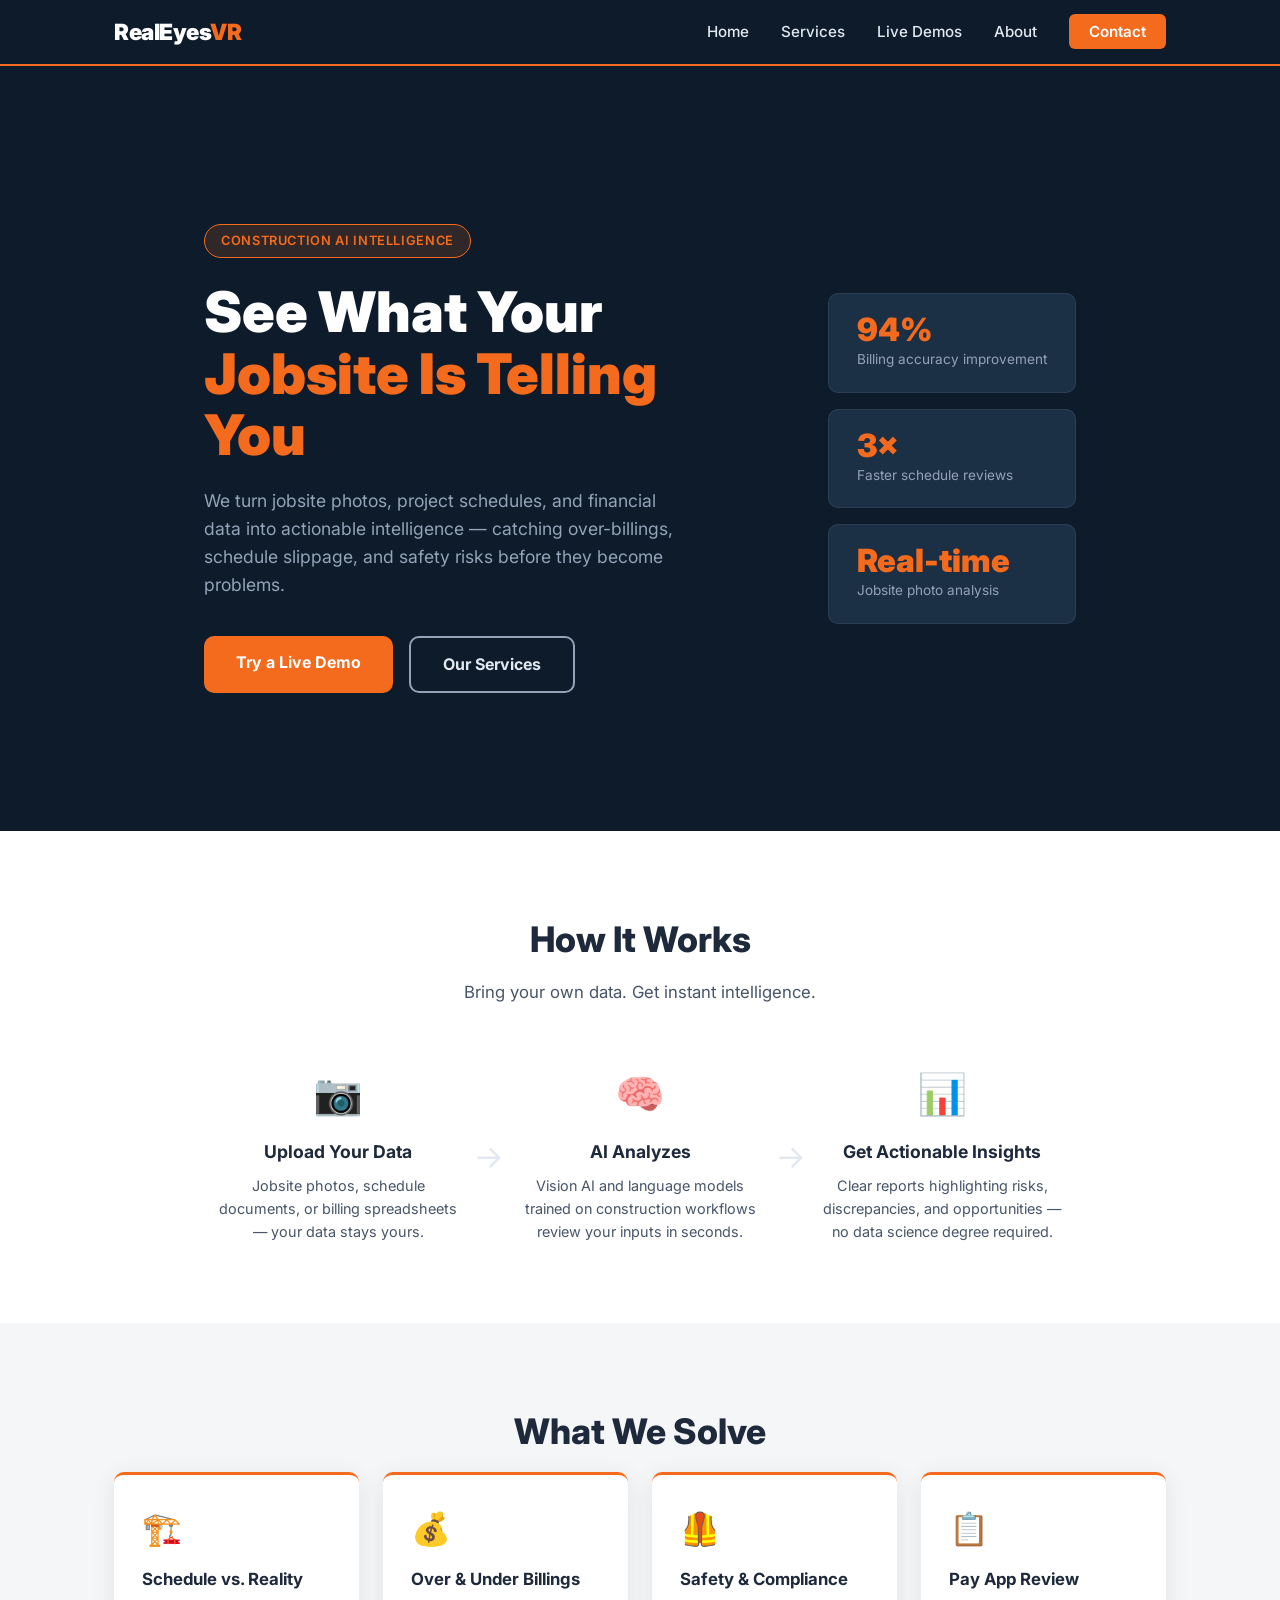
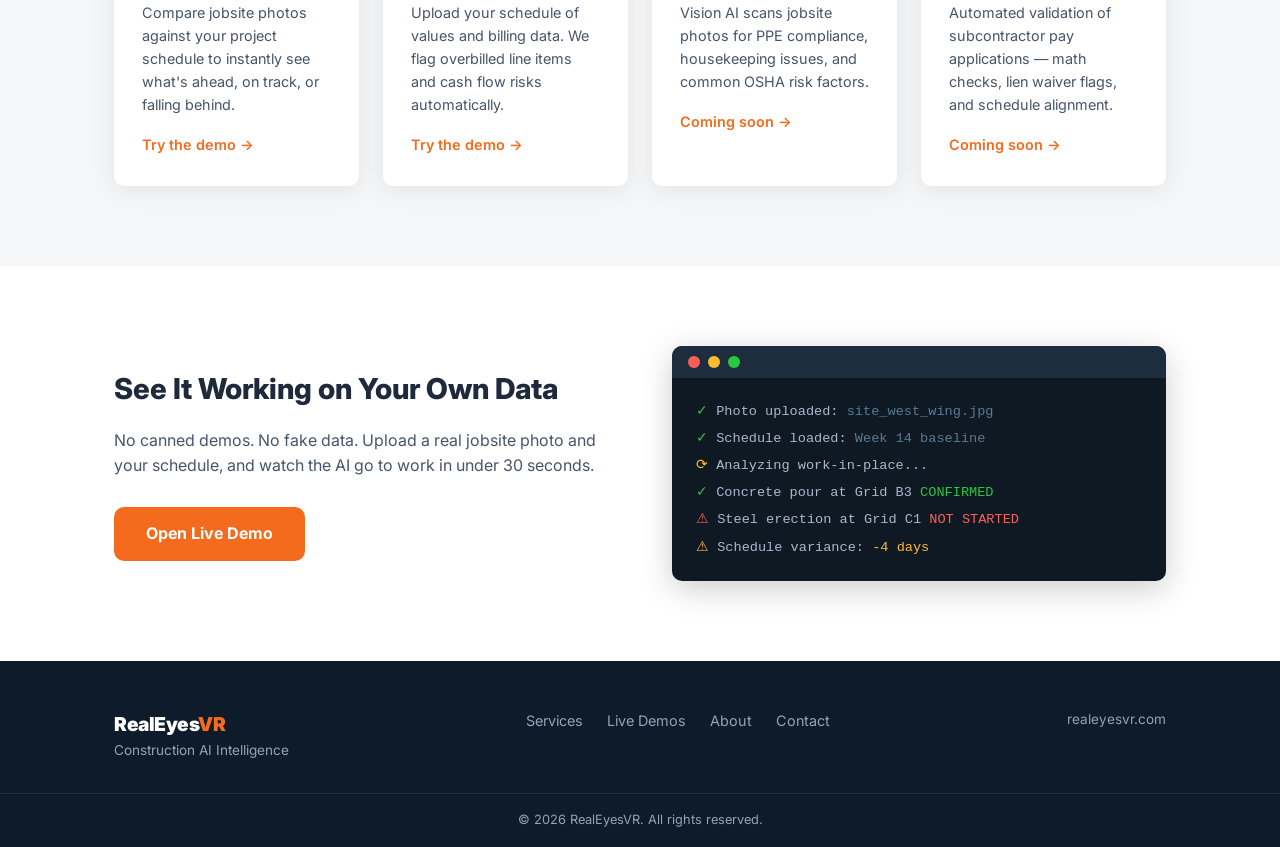
==== realeyesvr/website/index.html @ f6e5071a "Add RealEyesVR construction AI website and first demo app Full static website (5 pages) with navy/or" ====
<!DOCTYPE html>
<html lang="en">
<head>
  <meta charset="UTF-8" />
  <meta name="viewport" content="width=device-width, initial-scale=1.0" />
  <title>RealEyesVR — Construction AI Intelligence</title>
  <link rel="stylesheet" href="css/style.css" />
  <link rel="preconnect" href="https://fonts.googleapis.com" />
  <link href="https://fonts.googleapis.com/css2?family=Inter:wght@300;400;600;700;900&display=swap" rel="stylesheet" />
</head>
<body>

  <!-- NAV -->
  <nav class="nav">
    <div class="nav-inner">
      <a href="index.html" class="logo">RealEyes<span>VR</span></a>
      <ul class="nav-links">
        <li><a href="index.html">Home</a></li>
        <li><a href="services.html">Services</a></li>
        <li><a href="demos.html">Live Demos</a></li>
        <li><a href="about.html">About</a></li>
        <li><a href="contact.html" class="btn-nav">Contact</a></li>
      </ul>
      <button class="hamburger" aria-label="Menu">&#9776;</button>
    </div>
  </nav>

  <!-- HERO -->
  <section class="hero">
    <div class="hero-inner">
      <div class="hero-badge">Construction AI Intelligence</div>
      <h1>See What Your<br/><span>Jobsite Is Telling You</span></h1>
      <p class="hero-sub">
        We turn jobsite photos, project schedules, and financial data into
        actionable intelligence — catching over-billings, schedule slippage,
        and safety risks before they become problems.
      </p>
      <div class="hero-cta">
        <a href="demos.html" class="btn-primary">Try a Live Demo</a>
        <a href="services.html" class="btn-secondary">Our Services</a>
      </div>
    </div>
    <div class="hero-visual">
      <div class="stat-card">
        <span class="stat-num">94%</span>
        <span class="stat-label">Billing accuracy improvement</span>
      </div>
      <div class="stat-card">
        <span class="stat-num">3×</span>
        <span class="stat-label">Faster schedule reviews</span>
      </div>
      <div class="stat-card">
        <span class="stat-num">Real-time</span>
        <span class="stat-label">Jobsite photo analysis</span>
      </div>
    </div>
  </section>

  <!-- HOW IT WORKS -->
  <section class="section how">
    <div class="container">
      <h2 class="section-title">How It Works</h2>
      <p class="section-sub">Bring your own data. Get instant intelligence.</p>
      <div class="steps">
        <div class="step">
          <div class="step-icon">📷</div>
          <h3>Upload Your Data</h3>
          <p>Jobsite photos, schedule documents, or billing spreadsheets — your data stays yours.</p>
        </div>
        <div class="step-arrow">→</div>
        <div class="step">
          <div class="step-icon">🧠</div>
          <h3>AI Analyzes</h3>
          <p>Vision AI and language models trained on construction workflows review your inputs in seconds.</p>
        </div>
        <div class="step-arrow">→</div>
        <div class="step">
          <div class="step-icon">📊</div>
          <h3>Get Actionable Insights</h3>
          <p>Clear reports highlighting risks, discrepancies, and opportunities — no data science degree required.</p>
        </div>
      </div>
    </div>
  </section>

  <!-- USE CASES -->
  <section class="section use-cases bg-alt">
    <div class="container">
      <h2 class="section-title">What We Solve</h2>
      <div class="card-grid">
        <div class="card">
          <div class="card-icon">🏗️</div>
          <h3>Schedule vs. Reality</h3>
          <p>Compare jobsite photos against your project schedule to instantly see what's ahead, on track, or falling behind.</p>
          <a href="demos.html#schedule" class="card-link">Try the demo →</a>
        </div>
        <div class="card">
          <div class="card-icon">💰</div>
          <h3>Over & Under Billings</h3>
          <p>Upload your schedule of values and billing data. We flag overbilled line items and cash flow risks automatically.</p>
          <a href="demos.html#billing" class="card-link">Try the demo →</a>
        </div>
        <div class="card">
          <div class="card-icon">🦺</div>
          <h3>Safety & Compliance</h3>
          <p>Vision AI scans jobsite photos for PPE compliance, housekeeping issues, and common OSHA risk factors.</p>
          <a href="demos.html#safety" class="card-link">Coming soon →</a>
        </div>
        <div class="card">
          <div class="card-icon">📋</div>
          <h3>Pay App Review</h3>
          <p>Automated validation of subcontractor pay applications — math checks, lien waiver flags, and schedule alignment.</p>
          <a href="demos.html#payapp" class="card-link">Coming soon →</a>
        </div>
      </div>
    </div>
  </section>

  <!-- DEMO TEASER -->
  <section class="section demo-teaser">
    <div class="container demo-teaser-inner">
      <div class="demo-teaser-text">
        <h2>See It Working on Your Own Data</h2>
        <p>No canned demos. No fake data. Upload a real jobsite photo and your schedule, and watch the AI go to work in under 30 seconds.</p>
        <a href="demos.html" class="btn-primary">Open Live Demo</a>
      </div>
      <div class="demo-teaser-visual">
        <div class="terminal">
          <div class="terminal-bar"><span></span><span></span><span></span></div>
          <div class="terminal-body">
            <p><span class="t-green">✓</span> Photo uploaded: <span class="t-dim">site_west_wing.jpg</span></p>
            <p><span class="t-green">✓</span> Schedule loaded: <span class="t-dim">Week 14 baseline</span></p>
            <p><span class="t-yellow">⟳</span> Analyzing work-in-place...</p>
            <p><span class="t-green">✓</span> Concrete pour at Grid B3 <span class="t-green">CONFIRMED</span></p>
            <p><span class="t-red">⚠</span> Steel erection at Grid C1 <span class="t-red">NOT STARTED</span></p>
            <p><span class="t-yellow">⚠</span> Schedule variance: <span class="t-yellow">-4 days</span></p>
          </div>
        </div>
      </div>
    </div>
  </section>

  <!-- FOOTER -->
  <footer class="footer">
    <div class="container footer-inner">
      <div class="footer-brand">
        <a href="index.html" class="logo">RealEyes<span>VR</span></a>
        <p>Construction AI Intelligence</p>
      </div>
      <div class="footer-links">
        <a href="services.html">Services</a>
        <a href="demos.html">Live Demos</a>
        <a href="about.html">About</a>
        <a href="contact.html">Contact</a>
      </div>
      <div class="footer-contact">
        <p>realeyesvr.com</p>
      </div>
    </div>
    <div class="footer-bottom">
      <p>&copy; 2026 RealEyesVR. All rights reserved.</p>
    </div>
  </footer>

  <script src="js/nav.js"></script>
</body>
</html>
---- realeyesvr/website/css/style.css ----
/* =====================================================
   RealEyesVR — Main Stylesheet
   Color palette: deep navy + safety orange + white
   ===================================================== */

:root {
  --navy:    #0d1b2a;
  --navy2:   #1b2f45;
  --orange:  #f46b1e;
  --orange2: #d95d10;
  --white:   #ffffff;
  --gray-1:  #f4f6f8;
  --gray-2:  #e2e8f0;
  --gray-3:  #94a3b8;
  --text:    #1e293b;
  --text-sm: #475569;
  --radius:  10px;
  --shadow:  0 4px 24px rgba(0,0,0,0.08);
}

*, *::before, *::after { box-sizing: border-box; margin: 0; padding: 0; }

html { scroll-behavior: smooth; }

body {
  font-family: 'Inter', system-ui, sans-serif;
  color: var(--text);
  background: var(--white);
  line-height: 1.6;
}

a { color: var(--orange); text-decoration: none; }
a:hover { color: var(--orange2); }

img { max-width: 100%; display: block; }

/* ---- LAYOUT ---- */
.container { max-width: 1100px; margin: 0 auto; padding: 0 24px; }
.section { padding: 80px 0; }
.bg-alt { background: var(--gray-1); }

/* ---- NAV ---- */
.nav {
  position: sticky; top: 0; z-index: 100;
  background: var(--navy);
  border-bottom: 2px solid var(--orange);
}
.nav-inner {
  max-width: 1100px; margin: 0 auto; padding: 0 24px;
  display: flex; align-items: center; justify-content: space-between;
  height: 64px;
}
.logo {
  font-size: 1.4rem; font-weight: 900; color: var(--white);
  letter-spacing: -0.5px;
}
.logo span { color: var(--orange); }
.nav-links {
  display: flex; gap: 32px; list-style: none; align-items: center;
}
.nav-links a {
  color: var(--gray-2); font-size: 0.95rem; font-weight: 500;
  transition: color 0.2s;
}
.nav-links a:hover, .nav-links a.active { color: var(--white); }
.btn-nav {
  background: var(--orange); color: var(--white) !important;
  padding: 8px 20px; border-radius: 6px; font-weight: 600 !important;
  transition: background 0.2s !important;
}
.btn-nav:hover { background: var(--orange2) !important; }
.hamburger {
  display: none; background: none; border: none;
  color: var(--white); font-size: 1.5rem; cursor: pointer;
}

/* ---- BUTTONS ---- */
.btn-primary {
  display: inline-block;
  background: var(--orange); color: var(--white);
  padding: 14px 32px; border-radius: var(--radius);
  font-weight: 700; font-size: 1rem;
  transition: background 0.2s, transform 0.1s;
}
.btn-primary:hover { background: var(--orange2); color: var(--white); transform: translateY(-1px); }

.btn-secondary {
  display: inline-block;
  background: transparent; color: var(--navy);
  padding: 14px 32px; border-radius: var(--radius);
  font-weight: 700; font-size: 1rem;
  border: 2px solid var(--navy);
  transition: background 0.2s, color 0.2s;
}
.btn-secondary:hover { background: var(--navy); color: var(--white); }

.btn-full { width: 100%; text-align: center; border: none; cursor: pointer; }

/* ---- HERO ---- */
.hero {
  background: var(--navy);
  padding: 100px 24px 80px;
  display: flex; align-items: center; justify-content: center;
  gap: 64px; flex-wrap: wrap;
  min-height: 85vh;
}
.hero-inner { max-width: 560px; }
.hero-badge {
  display: inline-block;
  background: rgba(244,107,30,0.15);
  color: var(--orange);
  border: 1px solid var(--orange);
  padding: 6px 16px; border-radius: 100px;
  font-size: 0.8rem; font-weight: 600; letter-spacing: 0.05em;
  text-transform: uppercase; margin-bottom: 24px;
}
.hero h1 {
  font-size: clamp(2.2rem, 5vw, 3.5rem);
  font-weight: 900; color: var(--white);
  line-height: 1.1; margin-bottom: 20px;
}
.hero h1 span { color: var(--orange); }
.hero-sub { color: var(--gray-3); font-size: 1.1rem; margin-bottom: 36px; max-width: 480px; }
.hero-cta { display: flex; gap: 16px; flex-wrap: wrap; }
.hero-cta .btn-secondary {
  color: var(--gray-2); border-color: var(--gray-3);
}
.hero-cta .btn-secondary:hover { background: var(--white); color: var(--navy); border-color: var(--white); }

.hero-visual { display: flex; flex-direction: column; gap: 16px; }
.stat-card {
  background: var(--navy2);
  border: 1px solid rgba(255,255,255,0.08);
  border-radius: var(--radius);
  padding: 20px 28px; min-width: 220px;
}
.stat-num {
  display: block; font-size: 2rem; font-weight: 900;
  color: var(--orange); line-height: 1;
}
.stat-label { font-size: 0.85rem; color: var(--gray-3); margin-top: 4px; }

/* ---- HOW IT WORKS ---- */
.section-title {
  font-size: clamp(1.6rem, 3vw, 2.2rem);
  font-weight: 800; text-align: center; margin-bottom: 12px;
}
.section-sub { text-align: center; color: var(--text-sm); margin-bottom: 56px; font-size: 1.05rem; }

.steps {
  display: flex; align-items: flex-start; justify-content: center;
  gap: 16px; flex-wrap: wrap;
}
.step { text-align: center; max-width: 240px; }
.step-icon { font-size: 2.5rem; margin-bottom: 12px; }
.step h3 { font-size: 1.1rem; font-weight: 700; margin-bottom: 8px; }
.step p { font-size: 0.9rem; color: var(--text-sm); }
.step-arrow { font-size: 2rem; color: var(--gray-2); align-self: center; padding-top: 8px; }

/* ---- CARDS ---- */
.card-grid {
  display: grid; grid-template-columns: repeat(auto-fit, minmax(230px, 1fr));
  gap: 24px;
}
.card {
  background: var(--white); border-radius: var(--radius);
  padding: 28px; box-shadow: var(--shadow);
  border-top: 3px solid var(--orange);
  transition: transform 0.2s;
}
.card:hover { transform: translateY(-4px); }
.card-icon { font-size: 2rem; margin-bottom: 12px; }
.card h3 { font-size: 1.05rem; font-weight: 700; margin-bottom: 8px; }
.card p { font-size: 0.9rem; color: var(--text-sm); margin-bottom: 16px; }
.card-link { font-size: 0.9rem; font-weight: 600; color: var(--orange); }

/* ---- DEMO TEASER ---- */
.demo-teaser-inner {
  display: flex; align-items: center; gap: 64px; flex-wrap: wrap;
}
.demo-teaser-text { flex: 1; min-width: 280px; }
.demo-teaser-text h2 { font-size: 1.8rem; font-weight: 800; margin-bottom: 16px; }
.demo-teaser-text p { color: var(--text-sm); margin-bottom: 28px; }
.demo-teaser-visual { flex: 1; min-width: 280px; }

.terminal {
  background: #0f1923; border-radius: var(--radius);
  overflow: hidden; box-shadow: 0 8px 32px rgba(0,0,0,0.2);
  font-family: 'Menlo', 'Courier New', monospace; font-size: 0.85rem;
}
.terminal-bar {
  background: #1e2d3d; padding: 10px 16px;
  display: flex; gap: 8px;
}
.terminal-bar span {
  width: 12px; height: 12px; border-radius: 50%;
  background: var(--gray-3);
}
.terminal-bar span:nth-child(1) { background: #ff5f57; }
.terminal-bar span:nth-child(2) { background: #febc2e; }
.terminal-bar span:nth-child(3) { background: #28c840; }
.terminal-body { padding: 20px 24px; line-height: 2; }
.terminal-body p { color: #a8b9cc; }
.t-green { color: #28c840; }
.t-yellow { color: #febc2e; }
.t-red { color: #ff5f57; }
.t-dim { color: #5a7a94; }

/* ---- PAGE HERO (inner pages) ---- */
.page-hero {
  background: var(--navy); padding: 64px 24px;
  border-bottom: 2px solid var(--orange);
}
.page-hero h1 {
  font-size: clamp(1.8rem, 4vw, 2.8rem);
  font-weight: 900; color: var(--white); margin-bottom: 12px;
}
.page-hero p { color: var(--gray-3); font-size: 1.05rem; max-width: 560px; }

/* ---- DEMOS PAGE ---- */
.demo-block { padding: 48px 0; }
.demo-meta { margin-bottom: 32px; max-width: 640px; }
.demo-tag {
  display: inline-block;
  background: var(--orange); color: var(--white);
  font-size: 0.75rem; font-weight: 700; letter-spacing: 0.08em;
  text-transform: uppercase; padding: 4px 12px; border-radius: 100px;
  margin-bottom: 14px;
}
.demo-tag.coming { background: var(--gray-3); }
.demo-meta h2 { font-size: 1.6rem; font-weight: 800; margin-bottom: 10px; }
.demo-meta p { color: var(--text-sm); margin-bottom: 16px; }
.demo-inputs { list-style: none; margin-bottom: 16px; }
.demo-inputs li { font-size: 0.9rem; color: var(--text-sm); margin-bottom: 4px; }
.template-link { font-size: 0.9rem; font-weight: 600; color: var(--orange); }

.demo-embed-wrapper { position: relative; width: 100%; }
.demo-embed {
  width: 100%; height: 700px;
  border: 1px solid var(--gray-2); border-radius: var(--radius);
  background: var(--gray-1);
}
.embed-placeholder {
  width: 100%; height: 340px;
  background: var(--gray-1);
  border: 2px dashed var(--gray-2);
  border-radius: var(--radius);
  display: flex; align-items: center; justify-content: center;
}
.placeholder-inner { text-align: center; padding: 32px; }
.placeholder-icon { font-size: 3rem; margin-bottom: 16px; }
.placeholder-inner h3 { font-size: 1.2rem; font-weight: 700; margin-bottom: 8px; }
.placeholder-inner p { color: var(--text-sm); font-size: 0.9rem; }

.demo-divider {
  border: none; border-top: 1px solid var(--gray-2); margin: 16px 0;
}
.coming-soon { opacity: 0.7; }

/* ---- SERVICES PAGE ---- */
.services-grid {
  display: grid; grid-template-columns: repeat(auto-fit, minmax(260px, 1fr));
  gap: 24px;
}
.service-card {
  background: var(--gray-1); border-radius: var(--radius);
  padding: 32px; position: relative;
  border: 1px solid var(--gray-2);
  transition: box-shadow 0.2s;
}
.service-card:hover { box-shadow: var(--shadow); }
.service-card.featured { background: var(--navy); border-color: var(--orange); }
.service-card.featured h3,
.service-card.featured p,
.service-card.featured ul li { color: var(--gray-2); }
.service-card.featured h3 { color: var(--white); }
.service-badge {
  position: absolute; top: -12px; left: 24px;
  background: var(--orange); color: var(--white);
  font-size: 0.75rem; font-weight: 700; padding: 4px 14px;
  border-radius: 100px;
}
.service-icon { font-size: 2rem; margin-bottom: 16px; }
.service-card h3 { font-size: 1.15rem; font-weight: 700; margin-bottom: 10px; }
.service-card p { font-size: 0.9rem; color: var(--text-sm); margin-bottom: 16px; }
.service-card ul { list-style: none; margin-bottom: 24px; }
.service-card ul li {
  font-size: 0.88rem; color: var(--text-sm);
  padding: 4px 0; border-bottom: 1px solid var(--gray-2);
}
.service-card ul li::before { content: '✓  '; color: var(--orange); font-weight: 700; }
.service-card.featured ul li { border-color: rgba(255,255,255,0.1); }

/* ---- ABOUT PAGE ---- */
.about-inner {
  display: grid; grid-template-columns: 2fr 1fr;
  gap: 64px; align-items: start;
}
.about-text h2 { font-size: 1.4rem; font-weight: 800; margin: 32px 0 12px; }
.about-text h2:first-child { margin-top: 0; }
.about-text p { color: var(--text-sm); margin-bottom: 16px; line-height: 1.75; }
.expertise-card {
  background: var(--gray-1); border-radius: var(--radius);
  padding: 24px; margin-bottom: 24px;
  border-left: 4px solid var(--orange);
}
.expertise-card h3 { font-size: 1rem; font-weight: 700; margin-bottom: 14px; }
.expertise-card ul { list-style: none; }
.expertise-card ul li {
  font-size: 0.88rem; color: var(--text-sm);
  padding: 5px 0; border-bottom: 1px solid var(--gray-2);
}
.expertise-card ul li::before { content: '→  '; color: var(--orange); }

/* ---- CONTACT PAGE ---- */
.contact-inner {
  display: grid; grid-template-columns: 3fr 2fr;
  gap: 64px; align-items: start;
}
.contact-form-wrap h2 { font-size: 1.4rem; font-weight: 800; margin-bottom: 28px; }
.contact-form { display: flex; flex-direction: column; gap: 20px; }
.form-row { display: flex; flex-direction: column; gap: 6px; }
.form-row label { font-size: 0.88rem; font-weight: 600; color: var(--text); }
.form-row input,
.form-row select,
.form-row textarea {
  padding: 12px 16px; border: 1px solid var(--gray-2);
  border-radius: 8px; font-size: 0.95rem; font-family: inherit;
  color: var(--text); background: var(--white);
  transition: border-color 0.2s;
}
.form-row input:focus,
.form-row select:focus,
.form-row textarea:focus {
  outline: none; border-color: var(--orange);
  box-shadow: 0 0 0 3px rgba(244,107,30,0.1);
}

.contact-info h2 { font-size: 1.4rem; font-weight: 800; margin-bottom: 24px; }
.contact-step {
  display: flex; gap: 16px; margin-bottom: 24px; align-items: flex-start;
}
.contact-step-num {
  width: 36px; height: 36px; flex-shrink: 0;
  background: var(--orange); color: var(--white);
  border-radius: 50%; display: flex; align-items: center; justify-content: center;
  font-weight: 800; font-size: 0.9rem;
}
.contact-step strong { display: block; font-weight: 700; margin-bottom: 4px; }
.contact-step p { font-size: 0.88rem; color: var(--text-sm); }
.contact-aside {
  margin-top: 32px; padding: 20px; background: var(--gray-1);
  border-radius: var(--radius);
}
.contact-aside p { font-size: 0.9rem; color: var(--text-sm); }

/* ---- FOOTER ---- */
.footer { background: var(--navy); padding: 48px 0 0; margin-top: 0; }
.footer-inner {
  display: flex; flex-wrap: wrap; gap: 32px;
  justify-content: space-between; align-items: flex-start;
  padding-bottom: 32px;
}
.footer-brand .logo { font-size: 1.2rem; margin-bottom: 6px; }
.footer-brand p { color: var(--gray-3); font-size: 0.85rem; }
.footer-links { display: flex; gap: 24px; flex-wrap: wrap; align-items: center; }
.footer-links a { color: var(--gray-3); font-size: 0.9rem; transition: color 0.2s; }
.footer-links a:hover { color: var(--white); }
.footer-contact p { color: var(--gray-3); font-size: 0.85rem; }
.footer-bottom {
  border-top: 1px solid rgba(255,255,255,0.08);
  padding: 16px 24px; text-align: center;
}
.footer-bottom p { color: var(--gray-3); font-size: 0.8rem; }

/* ---- RESPONSIVE ---- */
@media (max-width: 768px) {
  .nav-links { display: none; }
  .nav-links.open {
    display: flex; flex-direction: column;
    position: absolute; top: 64px; left: 0; right: 0;
    background: var(--navy); padding: 24px;
    gap: 20px; z-index: 99;
  }
  .hamburger { display: block; }
  .hero { padding: 60px 24px; flex-direction: column; min-height: auto; gap: 40px; }
  .hero-visual { flex-direction: row; flex-wrap: wrap; }
  .stat-card { min-width: 160px; }
  .steps { flex-direction: column; align-items: center; }
  .step-arrow { transform: rotate(90deg); }
  .demo-teaser-inner { flex-direction: column; }
  .about-inner { grid-template-columns: 1fr; }
  .contact-inner { grid-template-columns: 1fr; }
}
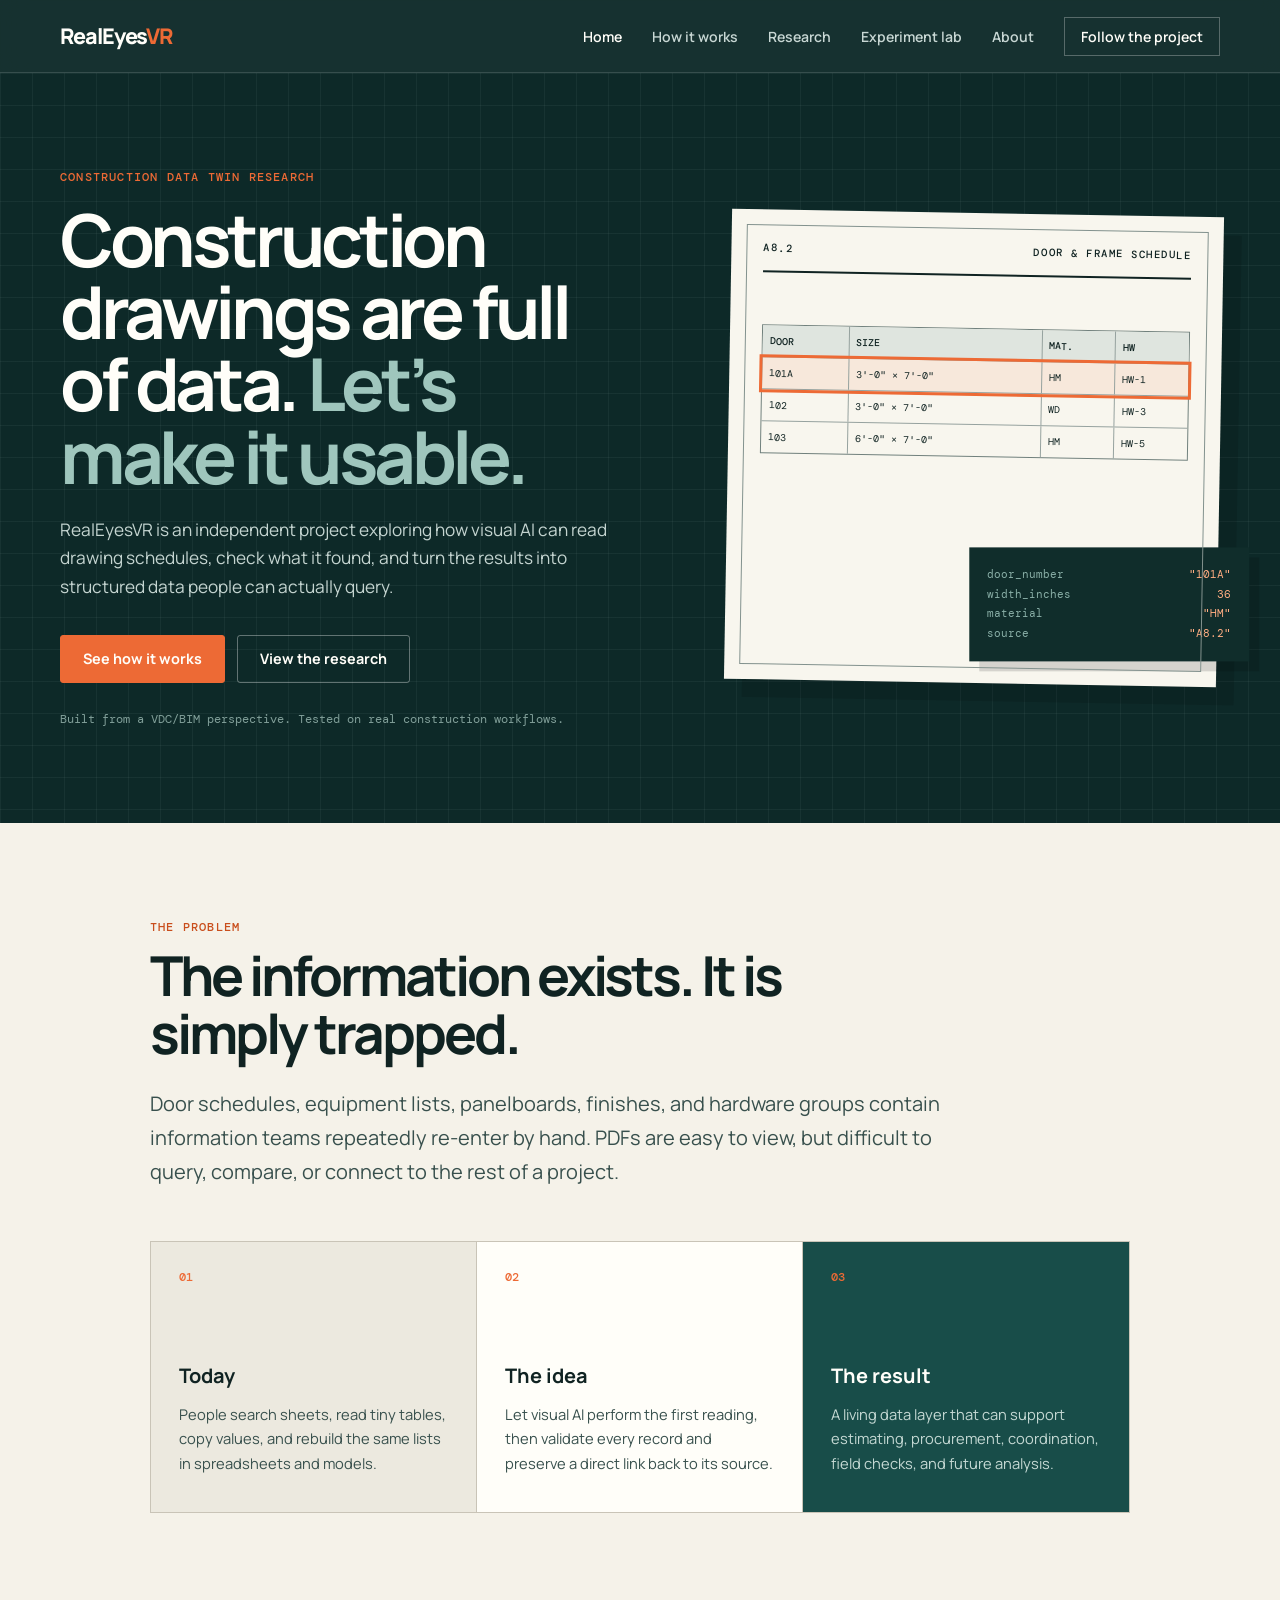
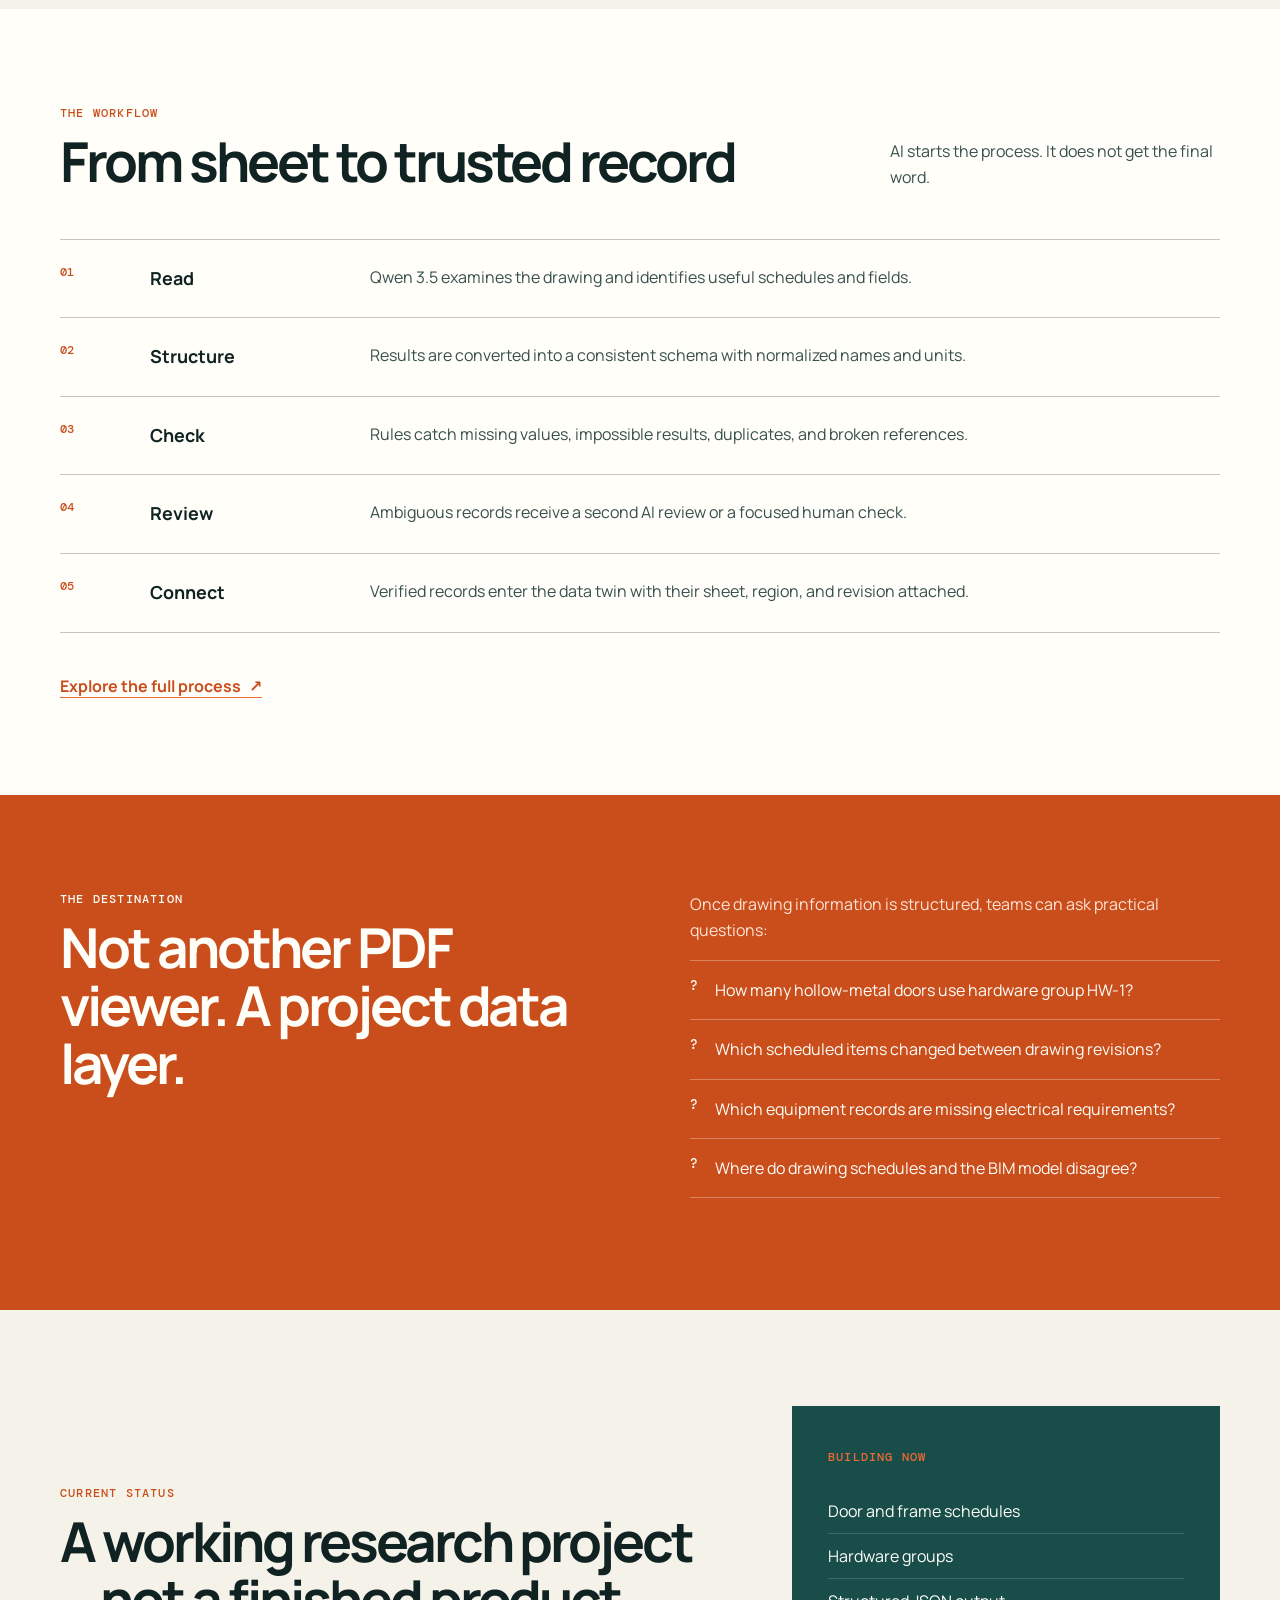
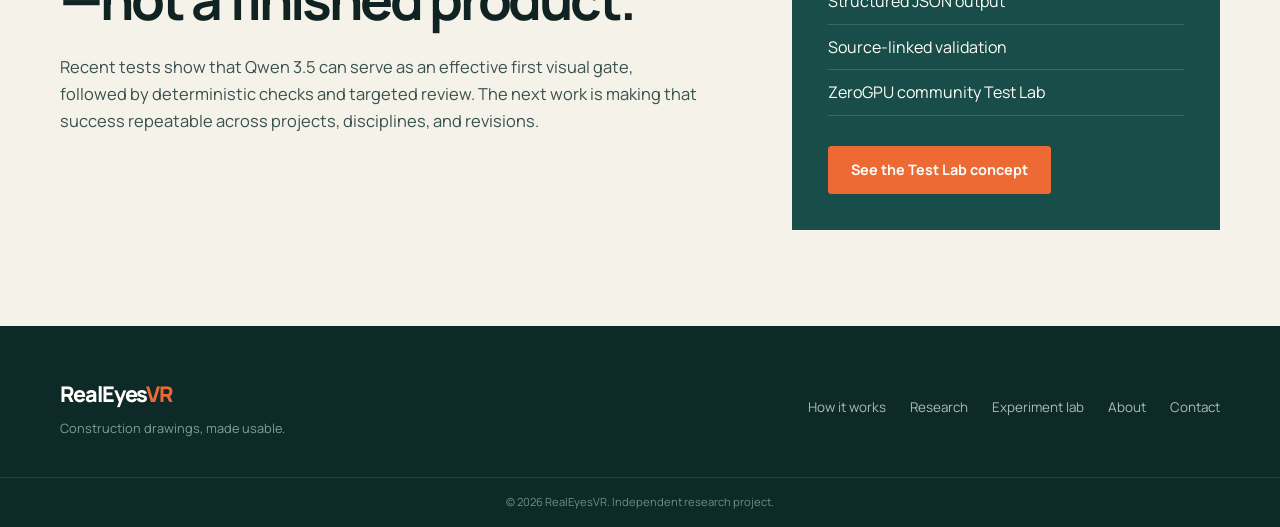
==== commit d8b02739: "New ChatGPT content redesign" ====
--- a/realeyesvr/website/index.html
+++ b/realeyesvr/website/index.html
@@ -3,165 +3,154 @@
 <head>
   <meta charset="UTF-8" />
   <meta name="viewport" content="width=device-width, initial-scale=1.0" />
-  <title>RealEyesVR — Construction AI Intelligence</title>
+  <meta name="description" content="RealEyesVR is an independent construction technology project turning information trapped in drawings into structured, traceable data." />
+  <title>RealEyesVR — Construction drawings, made usable</title>
   <link rel="stylesheet" href="css/style.css" />
   <link rel="preconnect" href="https://fonts.googleapis.com" />
-  <link href="https://fonts.googleapis.com/css2?family=Inter:wght@300;400;600;700;900&display=swap" rel="stylesheet" />
+  <link rel="preconnect" href="https://fonts.gstatic.com" crossorigin />
+  <link href="https://fonts.googleapis.com/css2?family=DM+Mono:wght@400;500&family=Manrope:wght@400;500;600;700;800&display=swap" rel="stylesheet" />
 </head>
 <body>
-
-  <!-- NAV -->
   <nav class="nav">
     <div class="nav-inner">
-      <a href="index.html" class="logo">RealEyes<span>VR</span></a>
+      <a href="index.html" class="logo" aria-label="RealEyesVR home">RealEyes<span>VR</span></a>
       <ul class="nav-links">
-        <li><a href="index.html">Home</a></li>
-        <li><a href="services.html">Services</a></li>
-        <li><a href="demos.html">Live Demos</a></li>
+        <li><a href="index.html" class="active">Home</a></li>
+        <li><a href="services.html">How it works</a></li>
+        <li><a href="demos.html">Research</a></li>
+        <li><a href="resources.html">Experiment lab</a></li>
         <li><a href="about.html">About</a></li>
-        <li><a href="contact.html" class="btn-nav">Contact</a></li>
+        <li><a href="contact.html" class="btn-nav">Follow the project</a></li>
       </ul>
-      <button class="hamburger" aria-label="Menu">&#9776;</button>
+      <button class="hamburger" aria-label="Open navigation" aria-expanded="false">Menu</button>
     </div>
   </nav>
 
-  <!-- HERO -->
-  <section class="hero">
-    <div class="hero-inner">
-      <div class="hero-badge">Construction AI Intelligence</div>
-      <h1>See What Your<br/><span>Jobsite Is Telling You</span></h1>
-      <p class="hero-sub">
-        We turn jobsite photos, project schedules, and financial data into
-        actionable intelligence — catching over-billings, schedule slippage,
-        and safety risks before they become problems.
-      </p>
-      <div class="hero-cta">
-        <a href="demos.html" class="btn-primary">Try a Live Demo</a>
-        <a href="services.html" class="btn-secondary">Our Services</a>
+  <main>
+    <section class="hero blueprint-grid">
+      <div class="hero-inner">
+        <p class="eyebrow">Construction data twin research</p>
+        <h1>Construction drawings are full of data. <span>Let’s make it usable.</span></h1>
+        <p class="hero-sub">RealEyesVR is an independent project exploring how visual AI can read drawing schedules, check what it found, and turn the results into structured data people can actually query.</p>
+        <div class="hero-cta">
+          <a href="services.html" class="btn-primary">See how it works</a>
+          <a href="demos.html" class="btn-secondary">View the research</a>
+        </div>
+        <p class="hero-note">Built from a VDC/BIM perspective. Tested on real construction workflows.</p>
       </div>
-    </div>
-    <div class="hero-visual">
-      <div class="stat-card">
-        <span class="stat-num">94%</span>
-        <span class="stat-label">Billing accuracy improvement</span>
-      </div>
-      <div class="stat-card">
-        <span class="stat-num">3×</span>
-        <span class="stat-label">Faster schedule reviews</span>
-      </div>
-      <div class="stat-card">
-        <span class="stat-num">Real-time</span>
-        <span class="stat-label">Jobsite photo analysis</span>
-      </div>
-    </div>
-  </section>
 
-  <!-- HOW IT WORKS -->
-  <section class="section how">
-    <div class="container">
-      <h2 class="section-title">How It Works</h2>
-      <p class="section-sub">Bring your own data. Get instant intelligence.</p>
-      <div class="steps">
-        <div class="step">
-          <div class="step-icon">📷</div>
-          <h3>Upload Your Data</h3>
-          <p>Jobsite photos, schedule documents, or billing spreadsheets — your data stays yours.</p>
+      <div class="sheet-demo" aria-label="Illustration showing a drawing schedule becoming structured data">
+        <div class="sheet-top">
+          <span>A8.2</span>
+          <span>DOOR &amp; FRAME SCHEDULE</span>
         </div>
-        <div class="step-arrow">→</div>
-        <div class="step">
-          <div class="step-icon">🧠</div>
-          <h3>AI Analyzes</h3>
-          <p>Vision AI and language models trained on construction workflows review your inputs in seconds.</p>
+        <div class="sheet-table">
+          <div class="sheet-row sheet-head"><span>DOOR</span><span>SIZE</span><span>MAT.</span><span>HW</span></div>
+          <div class="sheet-row selected"><span>101A</span><span>3'-0" × 7'-0"</span><span>HM</span><span>HW-1</span></div>
+          <div class="sheet-row"><span>102</span><span>3'-0" × 7'-0"</span><span>WD</span><span>HW-3</span></div>
+          <div class="sheet-row"><span>103</span><span>6'-0" × 7'-0"</span><span>HM</span><span>HW-5</span></div>
         </div>
-        <div class="step-arrow">→</div>
-        <div class="step">
-          <div class="step-icon">📊</div>
-          <h3>Get Actionable Insights</h3>
-          <p>Clear reports highlighting risks, discrepancies, and opportunities — no data science degree required.</p>
+        <div class="data-card">
+          <div><span class="key">door_number</span><span class="value">"101A"</span></div>
+          <div><span class="key">width_inches</span><span class="value">36</span></div>
+          <div><span class="key">material</span><span class="value">"HM"</span></div>
+          <div><span class="key">source</span><span class="value">"A8.2"</span></div>
         </div>
       </div>
-    </div>
-  </section>
+    </section>
 
-  <!-- USE CASES -->
-  <section class="section use-cases bg-alt">
-    <div class="container">
-      <h2 class="section-title">What We Solve</h2>
-      <div class="card-grid">
-        <div class="card">
-          <div class="card-icon">🏗️</div>
-          <h3>Schedule vs. Reality</h3>
-          <p>Compare jobsite photos against your project schedule to instantly see what's ahead, on track, or falling behind.</p>
-          <a href="demos.html#schedule" class="card-link">Try the demo →</a>
-        </div>
-        <div class="card">
-          <div class="card-icon">💰</div>
-          <h3>Over & Under Billings</h3>
-          <p>Upload your schedule of values and billing data. We flag overbilled line items and cash flow risks automatically.</p>
-          <a href="demos.html#billing" class="card-link">Try the demo →</a>
-        </div>
-        <div class="card">
-          <div class="card-icon">🦺</div>
-          <h3>Safety & Compliance</h3>
-          <p>Vision AI scans jobsite photos for PPE compliance, housekeeping issues, and common OSHA risk factors.</p>
-          <a href="demos.html#safety" class="card-link">Coming soon →</a>
-        </div>
-        <div class="card">
-          <div class="card-icon">📋</div>
-          <h3>Pay App Review</h3>
-          <p>Automated validation of subcontractor pay applications — math checks, lien waiver flags, and schedule alignment.</p>
-          <a href="demos.html#payapp" class="card-link">Coming soon →</a>
-        </div>
-      </div>
-    </div>
-  </section>
-
-  <!-- DEMO TEASER -->
-  <section class="section demo-teaser">
-    <div class="container demo-teaser-inner">
-      <div class="demo-teaser-text">
-        <h2>See It Working on Your Own Data</h2>
-        <p>No canned demos. No fake data. Upload a real jobsite photo and your schedule, and watch the AI go to work in under 30 seconds.</p>
-        <a href="demos.html" class="btn-primary">Open Live Demo</a>
-      </div>
-      <div class="demo-teaser-visual">
-        <div class="terminal">
-          <div class="terminal-bar"><span></span><span></span><span></span></div>
-          <div class="terminal-body">
-            <p><span class="t-green">✓</span> Photo uploaded: <span class="t-dim">site_west_wing.jpg</span></p>
-            <p><span class="t-green">✓</span> Schedule loaded: <span class="t-dim">Week 14 baseline</span></p>
-            <p><span class="t-yellow">⟳</span> Analyzing work-in-place...</p>
-            <p><span class="t-green">✓</span> Concrete pour at Grid B3 <span class="t-green">CONFIRMED</span></p>
-            <p><span class="t-red">⚠</span> Steel erection at Grid C1 <span class="t-red">NOT STARTED</span></p>
-            <p><span class="t-yellow">⚠</span> Schedule variance: <span class="t-yellow">-4 days</span></p>
+    <section class="section problem-section">
+      <div class="container narrow">
+        <p class="section-kicker">The problem</p>
+        <h2 class="display-title">The information exists. It is simply trapped.</h2>
+        <p class="lead">Door schedules, equipment lists, panelboards, finishes, and hardware groups contain information teams repeatedly re-enter by hand. PDFs are easy to view, but difficult to query, compare, or connect to the rest of a project.</p>
+        <div class="contrast-grid">
+          <div class="contrast-card muted">
+            <span class="card-number">01</span>
+            <h3>Today</h3>
+            <p>People search sheets, read tiny tables, copy values, and rebuild the same lists in spreadsheets and models.</p>
+          </div>
+          <div class="contrast-card">
+            <span class="card-number">02</span>
+            <h3>The idea</h3>
+            <p>Let visual AI perform the first reading, then validate every record and preserve a direct link back to its source.</p>
+          </div>
+          <div class="contrast-card accent">
+            <span class="card-number">03</span>
+            <h3>The result</h3>
+            <p>A living data layer that can support estimating, procurement, coordination, field checks, and future analysis.</p>
           </div>
         </div>
       </div>
-    </div>
-  </section>
+    </section>
 
-  <!-- FOOTER -->
+    <section class="section workflow-section">
+      <div class="container">
+        <div class="section-heading-row">
+          <div>
+            <p class="section-kicker">The workflow</p>
+            <h2 class="display-title">From sheet to trusted record</h2>
+          </div>
+          <p>AI starts the process. It does not get the final word.</p>
+        </div>
+        <ol class="pipeline">
+          <li><span>01</span><div><h3>Read</h3><p>Qwen 3.5 examines the drawing and identifies useful schedules and fields.</p></div></li>
+          <li><span>02</span><div><h3>Structure</h3><p>Results are converted into a consistent schema with normalized names and units.</p></div></li>
+          <li><span>03</span><div><h3>Check</h3><p>Rules catch missing values, impossible results, duplicates, and broken references.</p></div></li>
+          <li><span>04</span><div><h3>Review</h3><p>Ambiguous records receive a second AI review or a focused human check.</p></div></li>
+          <li><span>05</span><div><h3>Connect</h3><p>Verified records enter the data twin with their sheet, region, and revision attached.</p></div></li>
+        </ol>
+        <a href="services.html" class="text-link">Explore the full process <span>↗</span></a>
+      </div>
+    </section>
+
+    <section class="section outcome-section">
+      <div class="container outcome-grid">
+        <div>
+          <p class="section-kicker light">The destination</p>
+          <h2 class="display-title light">Not another PDF viewer. A project data layer.</h2>
+        </div>
+        <div class="query-list">
+          <p>Once drawing information is structured, teams can ask practical questions:</p>
+          <ul>
+            <li>How many hollow-metal doors use hardware group HW-1?</li>
+            <li>Which scheduled items changed between drawing revisions?</li>
+            <li>Which equipment records are missing electrical requirements?</li>
+            <li>Where do drawing schedules and the BIM model disagree?</li>
+          </ul>
+        </div>
+      </div>
+    </section>
+
+    <section class="section status-section">
+      <div class="container status-grid">
+        <div>
+          <p class="section-kicker">Current status</p>
+          <h2 class="display-title">A working research project—not a finished product.</h2>
+          <p class="lead-small">Recent tests show that Qwen 3.5 can serve as an effective first visual gate, followed by deterministic checks and targeted review. The next work is making that success repeatable across projects, disciplines, and revisions.</p>
+        </div>
+        <div class="status-card">
+          <span class="status-label">Building now</span>
+          <ul>
+            <li>Door and frame schedules</li>
+            <li>Hardware groups</li>
+            <li>Structured JSON output</li>
+            <li>Source-linked validation</li>
+            <li>ZeroGPU community Test Lab</li>
+          </ul>
+          <a href="demos.html#test-lab" class="btn-primary">See the Test Lab concept</a>
+        </div>
+      </div>
+    </section>
+  </main>
+
   <footer class="footer">
     <div class="container footer-inner">
-      <div class="footer-brand">
-        <a href="index.html" class="logo">RealEyes<span>VR</span></a>
-        <p>Construction AI Intelligence</p>
-      </div>
-      <div class="footer-links">
-        <a href="services.html">Services</a>
-        <a href="demos.html">Live Demos</a>
-        <a href="about.html">About</a>
-        <a href="contact.html">Contact</a>
-      </div>
-      <div class="footer-contact">
-        <p>realeyesvr.com</p>
-      </div>
+      <div class="footer-brand"><a href="index.html" class="logo">RealEyes<span>VR</span></a><p>Construction drawings, made usable.</p></div>
+      <div class="footer-links"><a href="services.html">How it works</a><a href="demos.html">Research</a><a href="resources.html">Experiment lab</a><a href="about.html">About</a><a href="contact.html">Contact</a></div>
     </div>
-    <div class="footer-bottom">
-      <p>&copy; 2026 RealEyesVR. All rights reserved.</p>
-    </div>
+    <div class="footer-bottom"><p>&copy; 2026 RealEyesVR. Independent research project.</p></div>
   </footer>
-
   <script src="js/nav.js"></script>
 </body>
 </html>
--- a/realeyesvr/website/css/style.css
+++ b/realeyesvr/website/css/style.css
@@ -1,394 +1,377 @@
-/* =====================================================
-   RealEyesVR — Main Stylesheet
-   Color palette: deep navy + safety orange + white
-   ===================================================== */
-
 :root {
-  --navy:    #0d1b2a;
-  --navy2:   #1b2f45;
-  --orange:  #f46b1e;
-  --orange2: #d95d10;
-  --white:   #ffffff;
-  --gray-1:  #f4f6f8;
-  --gray-2:  #e2e8f0;
-  --gray-3:  #94a3b8;
-  --text:    #1e293b;
-  --text-sm: #475569;
-  --radius:  10px;
-  --shadow:  0 4px 24px rgba(0,0,0,0.08);
-}
-
-*, *::before, *::after { box-sizing: border-box; margin: 0; padding: 0; }
-
+  --ink: #102322;
+  --ink-soft: #38504d;
+  --paper: #f5f2e9;
+  --paper-deep: #e9e3d4;
+  --white: #fffef9;
+  --line: #c9c4b7;
+  --orange: #ed6a35;
+  --orange-dark: #c94e1c;
+  --teal: #184d49;
+  --teal-light: #cfe1dc;
+  --navy: #0d2928;
+  --radius: 3px;
+}
+
+*, *::before, *::after { box-sizing: border-box; }
 html { scroll-behavior: smooth; }
-
 body {
-  font-family: 'Inter', system-ui, sans-serif;
-  color: var(--text);
+  margin: 0;
+  color: var(--ink);
+  background: var(--paper);
+  font-family: "Manrope", system-ui, sans-serif;
+  line-height: 1.65;
+  -webkit-font-smoothing: antialiased;
+}
+a { color: inherit; text-decoration: none; }
+p, h1, h2, h3, ul, ol { margin-top: 0; }
+.container { width: min(1160px, calc(100% - 48px)); margin: 0 auto; }
+.container.narrow { width: min(980px, calc(100% - 48px)); }
+.section { padding: 96px 0; }
+.bg-alt { background: var(--paper-deep); }
+
+.nav {
+  position: sticky;
+  top: 0;
+  z-index: 20;
+  border-bottom: 1px solid rgba(255,255,255,.14);
+  background: rgba(13,41,40,.96);
+  backdrop-filter: blur(12px);
+}
+.nav-inner {
+  width: min(1160px, calc(100% - 48px));
+  height: 72px;
+  margin: 0 auto;
+  display: flex;
+  justify-content: space-between;
+  align-items: center;
+}
+.logo { color: var(--white); font-weight: 800; letter-spacing: -.05em; font-size: 1.35rem; }
+.logo span { color: var(--orange); }
+.nav-links { display: flex; align-items: center; gap: 30px; list-style: none; margin: 0; padding: 0; }
+.nav-links a { color: #c8d7d4; font-size: .88rem; font-weight: 600; }
+.nav-links a:hover, .nav-links a.active { color: var(--white); }
+.nav-links .btn-nav {
+  padding: 9px 16px;
+  border: 1px solid rgba(255,255,255,.28);
+  color: var(--white);
+}
+.nav-links .btn-nav:hover, .nav-links .btn-nav.active { background: var(--orange); border-color: var(--orange); }
+.hamburger {
+  display: none;
+  padding: 8px 0;
+  color: var(--white);
+  border: 0;
+  background: none;
+  font: 600 .86rem "DM Mono", monospace;
+}
+
+.blueprint-grid {
+  background-color: var(--navy);
+  background-image:
+    linear-gradient(rgba(203,225,220,.055) 1px, transparent 1px),
+    linear-gradient(90deg, rgba(203,225,220,.055) 1px, transparent 1px);
+  background-size: 32px 32px;
+}
+.hero {
+  min-height: 730px;
+  padding: 96px max(24px, calc((100vw - 1160px) / 2));
+  display: grid;
+  grid-template-columns: 1.08fr .92fr;
+  gap: 90px;
+  align-items: center;
+}
+.hero-inner { max-width: 650px; }
+.eyebrow, .section-kicker, .note-meta, .status-label {
+  margin-bottom: 18px;
+  color: var(--orange);
+  font: 500 .75rem "DM Mono", monospace;
+  letter-spacing: .1em;
+  text-transform: uppercase;
+}
+.hero h1 {
+  max-width: 720px;
+  margin-bottom: 24px;
+  color: var(--white);
+  font-size: clamp(2.8rem, 5.7vw, 5.4rem);
+  line-height: .99;
+  letter-spacing: -.06em;
+}
+.hero h1 span { color: #9fc6bd; }
+.hero-sub { max-width: 620px; color: #c4d4d0; font-size: 1.08rem; }
+.hero-cta { display: flex; flex-wrap: wrap; gap: 12px; margin-top: 34px; }
+.hero-note { margin: 28px 0 0; color: #819f99; font: 400 .76rem "DM Mono", monospace; }
+.btn-primary, .btn-secondary {
+  display: inline-flex;
+  justify-content: center;
+  align-items: center;
+  min-height: 48px;
+  padding: 0 22px;
+  border: 1px solid var(--orange);
+  border-radius: var(--radius);
+  font-size: .9rem;
+  font-weight: 700;
+  transition: transform .18s ease, background .18s ease;
+}
+.btn-primary { background: var(--orange); color: var(--white); }
+.btn-primary:hover { background: var(--orange-dark); border-color: var(--orange-dark); transform: translateY(-2px); }
+.btn-secondary { border-color: rgba(255,255,255,.35); color: var(--white); }
+.btn-secondary:hover { background: rgba(255,255,255,.08); }
+.btn-full { width: 100%; cursor: pointer; }
+
+.sheet-demo { position: relative; min-height: 470px; padding: 32px; background: #f8f6ee; box-shadow: 18px 18px 0 rgba(0,0,0,.13); transform: rotate(1deg); }
+.sheet-demo::after { content: ""; position: absolute; inset: 15px; pointer-events: none; border: 1px solid #83928e; }
+.sheet-top { display: flex; justify-content: space-between; padding-bottom: 16px; border-bottom: 2px solid var(--ink); font: 500 .66rem "DM Mono", monospace; letter-spacing: .05em; }
+.sheet-table { margin-top: 52px; border: 1px solid #71817d; }
+.sheet-row { display: grid; grid-template-columns: .65fr 1.45fr .55fr .55fr; border-bottom: 1px solid #96a29f; font: 400 .62rem "DM Mono", monospace; }
+.sheet-row:last-child { border: 0; }
+.sheet-row span { padding: 9px 7px; border-right: 1px solid #96a29f; }
+.sheet-row span:last-child { border: 0; }
+.sheet-head { background: #dfe5df; font-weight: 500; }
+.sheet-row.selected { position: relative; outline: 3px solid var(--orange); background: rgba(237,106,53,.1); }
+.data-card {
+  position: absolute;
+  right: -32px;
+  bottom: 24px;
+  width: 280px;
+  padding: 18px;
+  color: #dbe8e5;
+  background: #102d2b;
+  box-shadow: 10px 10px 0 rgba(0,0,0,.14);
+  font: 400 .68rem/1.8 "DM Mono", monospace;
+  transform: rotate(-1deg);
+}
+.data-card div { display: flex; justify-content: space-between; gap: 12px; }
+.data-card .key { color: #89afa7; }
+.data-card .value { color: #ffad82; }
+
+.section-kicker { margin-bottom: 12px; color: var(--orange-dark); }
+.display-title { max-width: 780px; margin-bottom: 24px; font-size: clamp(2rem, 4.3vw, 4rem); line-height: 1.05; letter-spacing: -.055em; }
+.display-title.light, .section-kicker.light { color: var(--white); }
+.lead { max-width: 840px; margin-bottom: 52px; color: var(--ink-soft); font-size: 1.25rem; line-height: 1.7; }
+.lead-small { color: var(--ink-soft); font-size: 1.03rem; }
+.contrast-grid { display: grid; grid-template-columns: repeat(3,1fr); border: 1px solid var(--line); }
+.contrast-card { min-height: 270px; padding: 28px; background: var(--white); border-right: 1px solid var(--line); }
+.contrast-card:last-child { border: 0; }
+.contrast-card.muted { background: #ece9df; }
+.contrast-card.accent { color: var(--white); background: var(--teal); }
+.card-number { display: block; margin-bottom: 74px; color: var(--orange); font: 500 .72rem "DM Mono", monospace; }
+.contrast-card h3 { margin-bottom: 10px; font-size: 1.25rem; }
+.contrast-card p { margin: 0; color: var(--ink-soft); font-size: .92rem; }
+.contrast-card.accent p { color: #c5d9d4; }
+
+.workflow-section { background: var(--white); }
+.section-heading-row { display: flex; justify-content: space-between; gap: 40px; align-items: end; margin-bottom: 48px; }
+.section-heading-row .display-title { margin-bottom: 0; }
+.section-heading-row > p { max-width: 330px; margin: 0; color: var(--ink-soft); }
+.pipeline { padding: 0; margin: 0 0 40px; list-style: none; border-top: 1px solid var(--line); }
+.pipeline li { display: grid; grid-template-columns: 90px 1fr; padding: 24px 0; border-bottom: 1px solid var(--line); }
+.pipeline li > span { color: var(--orange-dark); font: 500 .74rem "DM Mono", monospace; }
+.pipeline li div { display: grid; grid-template-columns: 190px 1fr; gap: 30px; }
+.pipeline h3 { margin: 0; font-size: 1.12rem; }
+.pipeline p { max-width: 630px; margin: 0; color: var(--ink-soft); }
+.text-link { border-bottom: 1px solid var(--orange); color: var(--orange-dark); font-weight: 700; }
+.text-link span { padding-left: 5px; }
+
+.outcome-section { color: var(--white); background: var(--orange-dark); }
+.outcome-grid { display: grid; grid-template-columns: 1fr 1fr; gap: 100px; }
+.query-list > p { color: #ffe3d5; }
+.query-list ul { padding: 0; list-style: none; border-top: 1px solid rgba(255,255,255,.3); }
+.query-list li { padding: 16px 0 16px 25px; border-bottom: 1px solid rgba(255,255,255,.3); position: relative; }
+.query-list li::before { content: "?"; position: absolute; left: 0; font: 500 .8rem "DM Mono", monospace; }
+
+.status-grid { display: grid; grid-template-columns: 1.2fr .8fr; gap: 90px; align-items: center; }
+.status-card { padding: 36px; color: var(--white); background: var(--teal); }
+.status-card ul { margin: 20px 0 30px; padding: 0; list-style: none; }
+.status-card li { padding: 9px 0; border-bottom: 1px solid rgba(255,255,255,.15); }
+
+.page-hero { padding: 92px 0 80px; color: var(--white); }
+.page-hero h1 { max-width: 900px; margin-bottom: 18px; font-size: clamp(2.6rem, 5vw, 5rem); line-height: 1; letter-spacing: -.06em; }
+.page-hero p:last-child { max-width: 660px; margin-bottom: 0; color: #bdd0cc; font-size: 1.06rem; }
+
+.process-detail article { display: grid; grid-template-columns: 120px 1fr; gap: 30px; padding: 56px 0; border-bottom: 1px solid var(--line); }
+.process-detail article:first-child { padding-top: 0; }
+.process-num { color: var(--orange); font: 500 1rem "DM Mono", monospace; }
+.process-detail h2 { max-width: 680px; margin-bottom: 16px; font-size: clamp(1.7rem,3vw,2.5rem); line-height: 1.15; letter-spacing: -.04em; }
+.process-detail article > div > p:not(.section-kicker) { max-width: 720px; color: var(--ink-soft); }
+.plain-note { max-width: 720px; margin-top: 24px; padding: 20px 22px; border-left: 3px solid var(--orange); background: var(--paper-deep); }
+.plain-note strong { font: 500 .72rem "DM Mono", monospace; text-transform: uppercase; }
+.plain-note p { margin: 6px 0 0; color: var(--ink-soft); }
+.principle-grid { display: grid; grid-template-columns: repeat(4,1fr); margin-top: 36px; border: 1px solid var(--line); }
+.principle-grid article { min-height: 200px; padding: 26px; border-right: 1px solid var(--line); background: rgba(255,255,255,.35); }
+.principle-grid article:last-child { border: 0; }
+.principle-grid h3 { margin-bottom: 36px; font-size: 1rem; }
+.principle-grid p { margin: 0; color: var(--ink-soft); font-size: .87rem; }
+
+.research-layout { display: grid; grid-template-columns: .8fr 1.5fr; gap: 90px; align-items: start; }
+.research-summary { position: sticky; top: 110px; padding: 30px; color: var(--white); background: var(--teal); }
+.research-summary h2 { font-size: 2rem; line-height: 1.1; letter-spacing: -.04em; }
+.research-summary p { color: #c8dcd7; }
+.source-link {
+  display: inline-block;
+  margin-top: 12px;
+  padding-bottom: 3px;
+  color: #ffd1bb;
+  border-bottom: 1px solid rgba(255,209,187,.55);
+  font: 500 .72rem "DM Mono", monospace;
+}
+.source-link:hover { color: var(--white); border-color: var(--white); }
+.status-pill { display: inline-block; margin-bottom: 40px; padding: 5px 9px; border: 1px solid #73938d; font: 500 .68rem "DM Mono", monospace; text-transform: uppercase; }
+.research-notes article { padding: 0 0 42px; margin-bottom: 42px; border-bottom: 1px solid var(--line); }
+.research-notes h3 { margin-bottom: 12px; font-size: 1.55rem; letter-spacing: -.03em; }
+.research-notes p:last-child { color: var(--ink-soft); }
+.roadmap { display: grid; grid-template-columns: repeat(4,1fr); border: 1px solid var(--line); }
+.roadmap article { min-height: 260px; padding: 24px; border-right: 1px solid var(--line); background: rgba(255,255,255,.35); }
+.roadmap article:last-child { border: 0; }
+.roadmap article.done { color: var(--white); background: var(--teal); }
+.roadmap span { display: block; margin-bottom: 70px; color: var(--orange-dark); font: 500 .7rem "DM Mono", monospace; text-transform: uppercase; }
+.roadmap .done span { color: #ffa77d; }
+.roadmap h3 { font-size: 1rem; }
+.roadmap p { color: var(--ink-soft); font-size: .86rem; }
+.roadmap .done p { color: #c5d9d4; }
+.callout { display: flex; justify-content: space-between; align-items: center; gap: 50px; }
+.callout > div { max-width: 700px; }
+.callout h2 { margin-bottom: 12px; font-size: 2.1rem; letter-spacing: -.04em; }
+.callout p:last-child { color: var(--ink-soft); }
+
+.test-lab-section { background: var(--white); scroll-margin-top: 90px; }
+.test-lab-heading { display: flex; justify-content: space-between; gap: 35px; align-items: start; }
+.build-badge { flex: 0 0 auto; padding: 7px 11px; color: var(--orange-dark); border: 1px solid var(--orange); font: 500 .68rem "DM Mono", monospace; text-transform: uppercase; }
+.test-lab-lead { max-width: 820px; margin: 0 0 50px; color: var(--ink-soft); font-size: 1.12rem; }
+.lab-flow { display: grid; grid-template-columns: repeat(4, 1fr); border: 1px solid var(--line); }
+.lab-flow article { min-height: 230px; padding: 24px; border-right: 1px solid var(--line); background: var(--paper); }
+.lab-flow article:last-child { border-right: 0; }
+.lab-flow span { display: block; margin-bottom: 52px; color: var(--orange-dark); font: 500 .7rem "DM Mono", monospace; }
+.lab-flow h3 { margin-bottom: 8px; font-size: 1rem; }
+.lab-flow p { margin: 0; color: var(--ink-soft); font-size: .86rem; }
+.lab-boundaries { display: grid; grid-template-columns: repeat(3, 1fr); gap: 36px; margin-top: 52px; }
+.lab-boundaries > div { padding-top: 20px; border-top: 2px solid var(--teal); }
+.lab-boundaries h3 { margin-bottom: 9px; font-size: 1.08rem; }
+.lab-boundaries p:last-child { margin: 0; color: var(--ink-soft); font-size: .89rem; }
+
+.about-new { display: grid; grid-template-columns: 1.3fr .7fr; gap: 100px; }
+.about-story > p:not(.section-kicker) { color: var(--ink-soft); }
+.quote-block { margin-top: 44px; padding: 30px; border-top: 2px solid var(--orange); background: var(--white); }
+.quote-block p { margin: 0; color: var(--ink) !important; font-size: 1.25rem; font-weight: 700; }
+.about-facts { border-top: 1px solid var(--line); }
+.about-facts div { padding: 20px 0; border-bottom: 1px solid var(--line); }
+.about-facts span { display: block; margin-bottom: 5px; color: var(--orange-dark); font: 500 .68rem "DM Mono", monospace; text-transform: uppercase; }
+.about-facts p { margin: 0; font-size: .91rem; }
+
+.contact-inner { display: grid; grid-template-columns: 1.1fr .9fr; gap: 100px; align-items: start; }
+.contact-form-wrap h2, .contact-info h2 { margin-bottom: 28px; font-size: 2rem; letter-spacing: -.04em; }
+.contact-form { display: flex; flex-direction: column; gap: 20px; }
+.form-row { display: flex; flex-direction: column; gap: 7px; }
+.form-row label { font: 500 .73rem "DM Mono", monospace; text-transform: uppercase; }
+.form-row input, .form-row select, .form-row textarea {
+  width: 100%;
+  padding: 13px 14px;
+  color: var(--ink);
+  border: 1px solid var(--line);
+  border-radius: 0;
+  outline: none;
   background: var(--white);
-  line-height: 1.6;
-}
-
-a { color: var(--orange); text-decoration: none; }
-a:hover { color: var(--orange2); }
-
-img { max-width: 100%; display: block; }
-
-/* ---- LAYOUT ---- */
-.container { max-width: 1100px; margin: 0 auto; padding: 0 24px; }
-.section { padding: 80px 0; }
-.bg-alt { background: var(--gray-1); }
-
-/* ---- NAV ---- */
-.nav {
-  position: sticky; top: 0; z-index: 100;
-  background: var(--navy);
-  border-bottom: 2px solid var(--orange);
-}
-.nav-inner {
-  max-width: 1100px; margin: 0 auto; padding: 0 24px;
-  display: flex; align-items: center; justify-content: space-between;
-  height: 64px;
-}
-.logo {
-  font-size: 1.4rem; font-weight: 900; color: var(--white);
-  letter-spacing: -0.5px;
-}
-.logo span { color: var(--orange); }
-.nav-links {
-  display: flex; gap: 32px; list-style: none; align-items: center;
-}
-.nav-links a {
-  color: var(--gray-2); font-size: 0.95rem; font-weight: 500;
-  transition: color 0.2s;
-}
-.nav-links a:hover, .nav-links a.active { color: var(--white); }
-.btn-nav {
-  background: var(--orange); color: var(--white) !important;
-  padding: 8px 20px; border-radius: 6px; font-weight: 600 !important;
-  transition: background 0.2s !important;
-}
-.btn-nav:hover { background: var(--orange2) !important; }
-.hamburger {
-  display: none; background: none; border: none;
-  color: var(--white); font-size: 1.5rem; cursor: pointer;
-}
-
-/* ---- BUTTONS ---- */
-.btn-primary {
-  display: inline-block;
-  background: var(--orange); color: var(--white);
-  padding: 14px 32px; border-radius: var(--radius);
-  font-weight: 700; font-size: 1rem;
-  transition: background 0.2s, transform 0.1s;
-}
-.btn-primary:hover { background: var(--orange2); color: var(--white); transform: translateY(-1px); }
-
-.btn-secondary {
-  display: inline-block;
-  background: transparent; color: var(--navy);
-  padding: 14px 32px; border-radius: var(--radius);
-  font-weight: 700; font-size: 1rem;
-  border: 2px solid var(--navy);
-  transition: background 0.2s, color 0.2s;
-}
-.btn-secondary:hover { background: var(--navy); color: var(--white); }
-
-.btn-full { width: 100%; text-align: center; border: none; cursor: pointer; }
-
-/* ---- HERO ---- */
-.hero {
-  background: var(--navy);
-  padding: 100px 24px 80px;
-  display: flex; align-items: center; justify-content: center;
-  gap: 64px; flex-wrap: wrap;
-  min-height: 85vh;
-}
-.hero-inner { max-width: 560px; }
-.hero-badge {
-  display: inline-block;
-  background: rgba(244,107,30,0.15);
-  color: var(--orange);
-  border: 1px solid var(--orange);
-  padding: 6px 16px; border-radius: 100px;
-  font-size: 0.8rem; font-weight: 600; letter-spacing: 0.05em;
-  text-transform: uppercase; margin-bottom: 24px;
-}
-.hero h1 {
-  font-size: clamp(2.2rem, 5vw, 3.5rem);
-  font-weight: 900; color: var(--white);
-  line-height: 1.1; margin-bottom: 20px;
-}
-.hero h1 span { color: var(--orange); }
-.hero-sub { color: var(--gray-3); font-size: 1.1rem; margin-bottom: 36px; max-width: 480px; }
-.hero-cta { display: flex; gap: 16px; flex-wrap: wrap; }
-.hero-cta .btn-secondary {
-  color: var(--gray-2); border-color: var(--gray-3);
-}
-.hero-cta .btn-secondary:hover { background: var(--white); color: var(--navy); border-color: var(--white); }
-
-.hero-visual { display: flex; flex-direction: column; gap: 16px; }
-.stat-card {
-  background: var(--navy2);
-  border: 1px solid rgba(255,255,255,0.08);
-  border-radius: var(--radius);
-  padding: 20px 28px; min-width: 220px;
-}
-.stat-num {
-  display: block; font-size: 2rem; font-weight: 900;
-  color: var(--orange); line-height: 1;
-}
-.stat-label { font-size: 0.85rem; color: var(--gray-3); margin-top: 4px; }
-
-/* ---- HOW IT WORKS ---- */
-.section-title {
-  font-size: clamp(1.6rem, 3vw, 2.2rem);
-  font-weight: 800; text-align: center; margin-bottom: 12px;
-}
-.section-sub { text-align: center; color: var(--text-sm); margin-bottom: 56px; font-size: 1.05rem; }
-
-.steps {
-  display: flex; align-items: flex-start; justify-content: center;
-  gap: 16px; flex-wrap: wrap;
-}
-.step { text-align: center; max-width: 240px; }
-.step-icon { font-size: 2.5rem; margin-bottom: 12px; }
-.step h3 { font-size: 1.1rem; font-weight: 700; margin-bottom: 8px; }
-.step p { font-size: 0.9rem; color: var(--text-sm); }
-.step-arrow { font-size: 2rem; color: var(--gray-2); align-self: center; padding-top: 8px; }
-
-/* ---- CARDS ---- */
-.card-grid {
-  display: grid; grid-template-columns: repeat(auto-fit, minmax(230px, 1fr));
-  gap: 24px;
-}
-.card {
-  background: var(--white); border-radius: var(--radius);
-  padding: 28px; box-shadow: var(--shadow);
-  border-top: 3px solid var(--orange);
-  transition: transform 0.2s;
-}
-.card:hover { transform: translateY(-4px); }
-.card-icon { font-size: 2rem; margin-bottom: 12px; }
-.card h3 { font-size: 1.05rem; font-weight: 700; margin-bottom: 8px; }
-.card p { font-size: 0.9rem; color: var(--text-sm); margin-bottom: 16px; }
-.card-link { font-size: 0.9rem; font-weight: 600; color: var(--orange); }
-
-/* ---- DEMO TEASER ---- */
-.demo-teaser-inner {
-  display: flex; align-items: center; gap: 64px; flex-wrap: wrap;
-}
-.demo-teaser-text { flex: 1; min-width: 280px; }
-.demo-teaser-text h2 { font-size: 1.8rem; font-weight: 800; margin-bottom: 16px; }
-.demo-teaser-text p { color: var(--text-sm); margin-bottom: 28px; }
-.demo-teaser-visual { flex: 1; min-width: 280px; }
-
-.terminal {
-  background: #0f1923; border-radius: var(--radius);
-  overflow: hidden; box-shadow: 0 8px 32px rgba(0,0,0,0.2);
-  font-family: 'Menlo', 'Courier New', monospace; font-size: 0.85rem;
-}
-.terminal-bar {
-  background: #1e2d3d; padding: 10px 16px;
-  display: flex; gap: 8px;
-}
-.terminal-bar span {
-  width: 12px; height: 12px; border-radius: 50%;
-  background: var(--gray-3);
-}
-.terminal-bar span:nth-child(1) { background: #ff5f57; }
-.terminal-bar span:nth-child(2) { background: #febc2e; }
-.terminal-bar span:nth-child(3) { background: #28c840; }
-.terminal-body { padding: 20px 24px; line-height: 2; }
-.terminal-body p { color: #a8b9cc; }
-.t-green { color: #28c840; }
-.t-yellow { color: #febc2e; }
-.t-red { color: #ff5f57; }
-.t-dim { color: #5a7a94; }
-
-/* ---- PAGE HERO (inner pages) ---- */
-.page-hero {
-  background: var(--navy); padding: 64px 24px;
-  border-bottom: 2px solid var(--orange);
-}
-.page-hero h1 {
-  font-size: clamp(1.8rem, 4vw, 2.8rem);
-  font-weight: 900; color: var(--white); margin-bottom: 12px;
-}
-.page-hero p { color: var(--gray-3); font-size: 1.05rem; max-width: 560px; }
-
-/* ---- DEMOS PAGE ---- */
-.demo-block { padding: 48px 0; }
-.demo-meta { margin-bottom: 32px; max-width: 640px; }
-.demo-tag {
-  display: inline-block;
-  background: var(--orange); color: var(--white);
-  font-size: 0.75rem; font-weight: 700; letter-spacing: 0.08em;
-  text-transform: uppercase; padding: 4px 12px; border-radius: 100px;
-  margin-bottom: 14px;
-}
-.demo-tag.coming { background: var(--gray-3); }
-.demo-meta h2 { font-size: 1.6rem; font-weight: 800; margin-bottom: 10px; }
-.demo-meta p { color: var(--text-sm); margin-bottom: 16px; }
-.demo-inputs { list-style: none; margin-bottom: 16px; }
-.demo-inputs li { font-size: 0.9rem; color: var(--text-sm); margin-bottom: 4px; }
-.template-link { font-size: 0.9rem; font-weight: 600; color: var(--orange); }
-
-.demo-embed-wrapper { position: relative; width: 100%; }
-.demo-embed {
-  width: 100%; height: 700px;
-  border: 1px solid var(--gray-2); border-radius: var(--radius);
-  background: var(--gray-1);
-}
-.embed-placeholder {
-  width: 100%; height: 340px;
-  background: var(--gray-1);
-  border: 2px dashed var(--gray-2);
-  border-radius: var(--radius);
-  display: flex; align-items: center; justify-content: center;
-}
-.placeholder-inner { text-align: center; padding: 32px; }
-.placeholder-icon { font-size: 3rem; margin-bottom: 16px; }
-.placeholder-inner h3 { font-size: 1.2rem; font-weight: 700; margin-bottom: 8px; }
-.placeholder-inner p { color: var(--text-sm); font-size: 0.9rem; }
-
-.demo-divider {
-  border: none; border-top: 1px solid var(--gray-2); margin: 16px 0;
-}
-.coming-soon { opacity: 0.7; }
-
-/* ---- SERVICES PAGE ---- */
-.services-grid {
-  display: grid; grid-template-columns: repeat(auto-fit, minmax(260px, 1fr));
-  gap: 24px;
-}
-.service-card {
-  background: var(--gray-1); border-radius: var(--radius);
-  padding: 32px; position: relative;
-  border: 1px solid var(--gray-2);
-  transition: box-shadow 0.2s;
-}
-.service-card:hover { box-shadow: var(--shadow); }
-.service-card.featured { background: var(--navy); border-color: var(--orange); }
-.service-card.featured h3,
-.service-card.featured p,
-.service-card.featured ul li { color: var(--gray-2); }
-.service-card.featured h3 { color: var(--white); }
-.service-badge {
-  position: absolute; top: -12px; left: 24px;
-  background: var(--orange); color: var(--white);
-  font-size: 0.75rem; font-weight: 700; padding: 4px 14px;
-  border-radius: 100px;
-}
-.service-icon { font-size: 2rem; margin-bottom: 16px; }
-.service-card h3 { font-size: 1.15rem; font-weight: 700; margin-bottom: 10px; }
-.service-card p { font-size: 0.9rem; color: var(--text-sm); margin-bottom: 16px; }
-.service-card ul { list-style: none; margin-bottom: 24px; }
-.service-card ul li {
-  font-size: 0.88rem; color: var(--text-sm);
-  padding: 4px 0; border-bottom: 1px solid var(--gray-2);
-}
-.service-card ul li::before { content: '✓  '; color: var(--orange); font-weight: 700; }
-.service-card.featured ul li { border-color: rgba(255,255,255,0.1); }
-
-/* ---- ABOUT PAGE ---- */
-.about-inner {
-  display: grid; grid-template-columns: 2fr 1fr;
-  gap: 64px; align-items: start;
-}
-.about-text h2 { font-size: 1.4rem; font-weight: 800; margin: 32px 0 12px; }
-.about-text h2:first-child { margin-top: 0; }
-.about-text p { color: var(--text-sm); margin-bottom: 16px; line-height: 1.75; }
-.expertise-card {
-  background: var(--gray-1); border-radius: var(--radius);
-  padding: 24px; margin-bottom: 24px;
-  border-left: 4px solid var(--orange);
-}
-.expertise-card h3 { font-size: 1rem; font-weight: 700; margin-bottom: 14px; }
-.expertise-card ul { list-style: none; }
-.expertise-card ul li {
-  font-size: 0.88rem; color: var(--text-sm);
-  padding: 5px 0; border-bottom: 1px solid var(--gray-2);
-}
-.expertise-card ul li::before { content: '→  '; color: var(--orange); }
-
-/* ---- CONTACT PAGE ---- */
-.contact-inner {
-  display: grid; grid-template-columns: 3fr 2fr;
-  gap: 64px; align-items: start;
-}
-.contact-form-wrap h2 { font-size: 1.4rem; font-weight: 800; margin-bottom: 28px; }
-.contact-form { display: flex; flex-direction: column; gap: 20px; }
-.form-row { display: flex; flex-direction: column; gap: 6px; }
-.form-row label { font-size: 0.88rem; font-weight: 600; color: var(--text); }
-.form-row input,
-.form-row select,
-.form-row textarea {
-  padding: 12px 16px; border: 1px solid var(--gray-2);
-  border-radius: 8px; font-size: 0.95rem; font-family: inherit;
-  color: var(--text); background: var(--white);
-  transition: border-color 0.2s;
-}
-.form-row input:focus,
-.form-row select:focus,
-.form-row textarea:focus {
-  outline: none; border-color: var(--orange);
-  box-shadow: 0 0 0 3px rgba(244,107,30,0.1);
-}
-
-.contact-info h2 { font-size: 1.4rem; font-weight: 800; margin-bottom: 24px; }
-.contact-step {
-  display: flex; gap: 16px; margin-bottom: 24px; align-items: flex-start;
-}
-.contact-step-num {
-  width: 36px; height: 36px; flex-shrink: 0;
-  background: var(--orange); color: var(--white);
-  border-radius: 50%; display: flex; align-items: center; justify-content: center;
-  font-weight: 800; font-size: 0.9rem;
-}
-.contact-step strong { display: block; font-weight: 700; margin-bottom: 4px; }
-.contact-step p { font-size: 0.88rem; color: var(--text-sm); }
-.contact-aside {
-  margin-top: 32px; padding: 20px; background: var(--gray-1);
-  border-radius: var(--radius);
-}
-.contact-aside p { font-size: 0.9rem; color: var(--text-sm); }
-
-/* ---- FOOTER ---- */
-.footer { background: var(--navy); padding: 48px 0 0; margin-top: 0; }
-.footer-inner {
-  display: flex; flex-wrap: wrap; gap: 32px;
-  justify-content: space-between; align-items: flex-start;
-  padding-bottom: 32px;
-}
-.footer-brand .logo { font-size: 1.2rem; margin-bottom: 6px; }
-.footer-brand p { color: var(--gray-3); font-size: 0.85rem; }
-.footer-links { display: flex; gap: 24px; flex-wrap: wrap; align-items: center; }
-.footer-links a { color: var(--gray-3); font-size: 0.9rem; transition: color 0.2s; }
+  font: inherit;
+}
+.form-row input:focus, .form-row select:focus, .form-row textarea:focus { border-color: var(--orange); box-shadow: 0 0 0 2px rgba(237,106,53,.15); }
+.contact-info > p:not(.section-kicker) { color: var(--ink-soft); }
+.contact-aside { margin-top: 32px; padding: 24px; border-left: 3px solid var(--orange); background: var(--paper-deep); }
+.contact-aside p { margin: 8px 0 0; color: var(--ink-soft); font-size: .9rem; }
+
+.resource-guidance { display: grid; grid-template-columns: 1fr 1fr; gap: 90px; align-items: start; margin-bottom: 60px; }
+.resource-guidance .display-title { margin: 0; }
+.resource-guidance > div:last-child { color: var(--ink-soft); }
+.resource-guidance strong { color: var(--ink); }
+.resource-toolbar {
+  display: flex;
+  justify-content: space-between;
+  gap: 20px;
+  padding: 14px 0;
+  border-top: 1px solid var(--line);
+  border-bottom: 1px solid var(--line);
+  color: var(--ink-soft);
+  font: 500 .7rem "DM Mono", monospace;
+}
+.status-dot { display: inline-block; width: 7px; height: 7px; margin-right: 8px; border-radius: 50%; background: #34806f; }
+.resource-list { border-bottom: 1px solid var(--line); }
+.resource-card { display: grid; grid-template-columns: 70px 1fr 100px; gap: 25px; padding: 34px 0; border-bottom: 1px solid var(--line); align-items: start; }
+.resource-card:last-child { border-bottom: 0; }
+.resource-index { color: var(--orange-dark); font: 500 .72rem "DM Mono", monospace; }
+.resource-meta, .resource-terms { display: flex; flex-wrap: wrap; gap: 8px 20px; color: var(--ink-soft); font: 500 .66rem "DM Mono", monospace; text-transform: uppercase; }
+.resource-main h2 { margin: 12px 0 8px; font-size: 1.45rem; letter-spacing: -.035em; }
+.resource-main > p { max-width: 720px; margin-bottom: 18px; color: var(--ink-soft); }
+.resource-terms span { padding: 5px 8px; background: var(--paper-deep); }
+.resource-open { justify-self: end; padding-bottom: 3px; border-bottom: 1px solid var(--orange); color: var(--orange-dark); font-weight: 700; font-size: .84rem; }
+.resource-open:hover { color: var(--ink); border-color: var(--ink); }
+.resource-error { padding: 40px 0; }
+.contribute-row { display: flex; justify-content: space-between; gap: 50px; align-items: center; }
+.contribute-row > div { max-width: 670px; }
+.contribute-row h2 { margin-bottom: 10px; font-size: 2.1rem; letter-spacing: -.04em; }
+.contribute-row p:last-child { margin-bottom: 0; color: var(--ink-soft); }
+
+.footer { padding-top: 50px; color: var(--white); background: var(--navy); }
+.footer-inner { display: flex; justify-content: space-between; gap: 30px; padding-bottom: 38px; }
+.footer-brand p { margin: 7px 0 0; color: #829e99; font-size: .8rem; }
+.footer-links { display: flex; flex-wrap: wrap; gap: 24px; align-items: center; }
+.footer-links a { color: #a7bdb8; font-size: .84rem; }
 .footer-links a:hover { color: var(--white); }
-.footer-contact p { color: var(--gray-3); font-size: 0.85rem; }
-.footer-bottom {
-  border-top: 1px solid rgba(255,255,255,0.08);
-  padding: 16px 24px; text-align: center;
-}
-.footer-bottom p { color: var(--gray-3); font-size: 0.8rem; }
-
-/* ---- RESPONSIVE ---- */
-@media (max-width: 768px) {
-  .nav-links { display: none; }
-  .nav-links.open {
-    display: flex; flex-direction: column;
-    position: absolute; top: 64px; left: 0; right: 0;
-    background: var(--navy); padding: 24px;
-    gap: 20px; z-index: 99;
+.footer-bottom { padding: 15px 24px; text-align: center; border-top: 1px solid rgba(255,255,255,.1); }
+.footer-bottom p { margin: 0; color: #718d87; font-size: .7rem; }
+
+@media (max-width: 900px) {
+  .hero { grid-template-columns: 1fr; gap: 70px; padding-top: 80px; }
+  .sheet-demo { width: min(560px,100%); }
+  .contrast-grid, .principle-grid, .roadmap, .lab-flow { grid-template-columns: 1fr 1fr; }
+  .contrast-card:nth-child(2), .principle-grid article:nth-child(2), .roadmap article:nth-child(2) { border-right: 0; }
+  .contrast-card, .principle-grid article, .roadmap article { border-bottom: 1px solid var(--line); }
+  .lab-flow article:nth-child(2) { border-right: 0; }
+  .lab-flow article { border-bottom: 1px solid var(--line); }
+  .lab-boundaries { grid-template-columns: 1fr; }
+  .outcome-grid, .status-grid, .about-new, .contact-inner, .research-layout, .resource-guidance { grid-template-columns: 1fr; gap: 55px; }
+  .research-summary { position: static; }
+}
+
+@media (max-width: 800px) {
+  .container, .container.narrow, .nav-inner { width: min(100% - 32px, 1160px); }
+  .section { padding: 72px 0; }
+  .nav-inner { height: 62px; }
+  .hamburger { display: block; }
+  .nav-links {
+    display: none;
+    position: absolute;
+    left: 0;
+    right: 0;
+    top: 62px;
+    padding: 22px 16px 28px;
+    flex-direction: column;
+    align-items: stretch;
+    gap: 10px;
+    background: var(--navy);
+    border-bottom: 1px solid rgba(255,255,255,.15);
   }
-  .hamburger { display: block; }
-  .hero { padding: 60px 24px; flex-direction: column; min-height: auto; gap: 40px; }
-  .hero-visual { flex-direction: row; flex-wrap: wrap; }
-  .stat-card { min-width: 160px; }
-  .steps { flex-direction: column; align-items: center; }
-  .step-arrow { transform: rotate(90deg); }
-  .demo-teaser-inner { flex-direction: column; }
-  .about-inner { grid-template-columns: 1fr; }
-  .contact-inner { grid-template-columns: 1fr; }
-}
+  .nav-links.open { display: flex; }
+  .nav-links a { display: block; padding: 9px 0; }
+  .nav-links .btn-nav { padding: 10px 12px; text-align: center; }
+  .hero { min-height: auto; padding: 72px 16px 90px; }
+  .hero h1 { font-size: clamp(2.65rem,14vw,4rem); }
+  .sheet-demo { min-height: 380px; padding: 24px; }
+  .data-card { right: -6px; bottom: -42px; width: 255px; }
+  .contrast-grid, .principle-grid, .roadmap, .lab-flow { grid-template-columns: 1fr; }
+  .contrast-card, .principle-grid article, .roadmap article { min-height: auto; border-right: 0; }
+  .lab-flow article { min-height: auto; border-right: 0; }
+  .card-number, .roadmap span { margin-bottom: 34px; }
+  .section-heading-row, .callout, .footer-inner, .contribute-row { align-items: flex-start; flex-direction: column; }
+  .pipeline li { grid-template-columns: 50px 1fr; }
+  .pipeline li div { grid-template-columns: 1fr; gap: 6px; }
+  .process-detail article { grid-template-columns: 1fr; gap: 12px; }
+  .outcome-grid { gap: 35px; }
+  .resource-toolbar { flex-direction: column; gap: 7px; }
+  .resource-card { grid-template-columns: 38px 1fr; gap: 12px; }
+  .resource-open { grid-column: 2; justify-self: start; }
+  .test-lab-heading { flex-direction: column; margin-bottom: 22px; }
+}
+
+@media (prefers-reduced-motion: reduce) {
+  html { scroll-behavior: auto; }
+  *, *::before, *::after { transition: none !important; }
+}
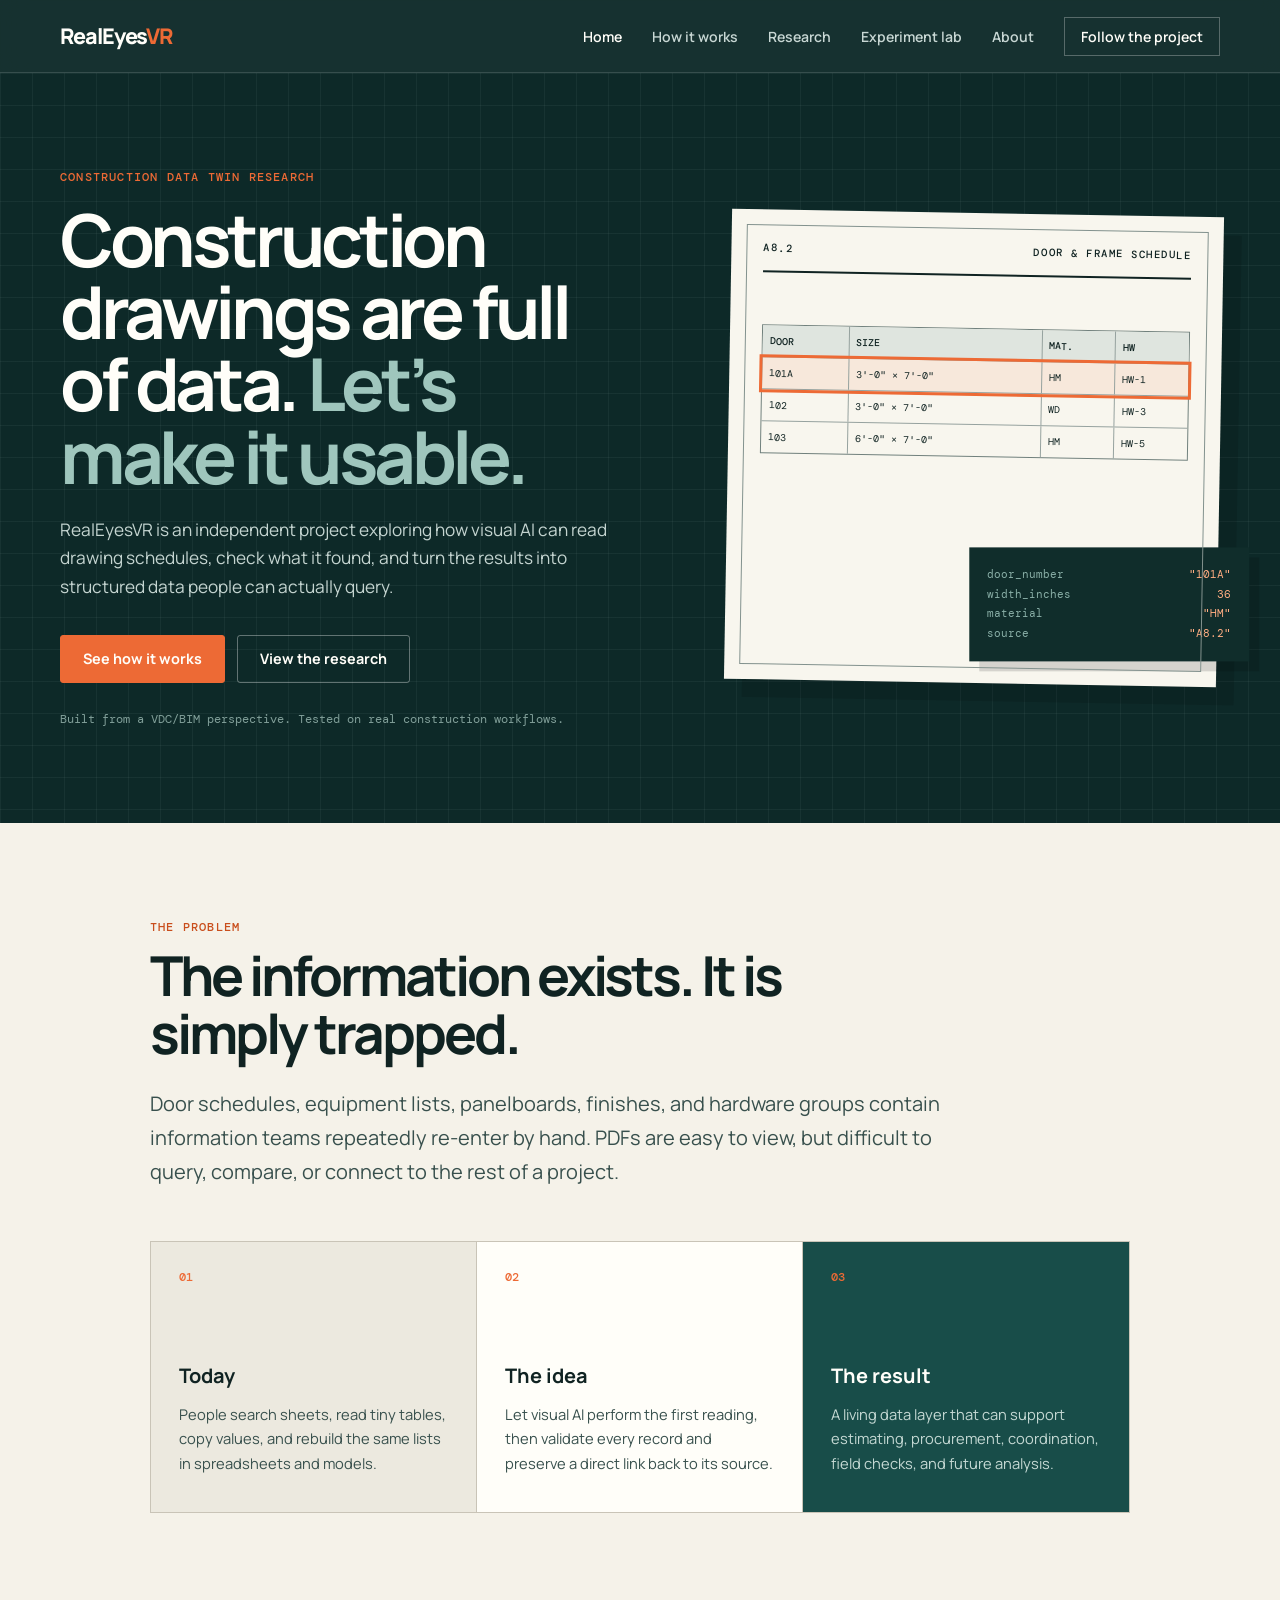
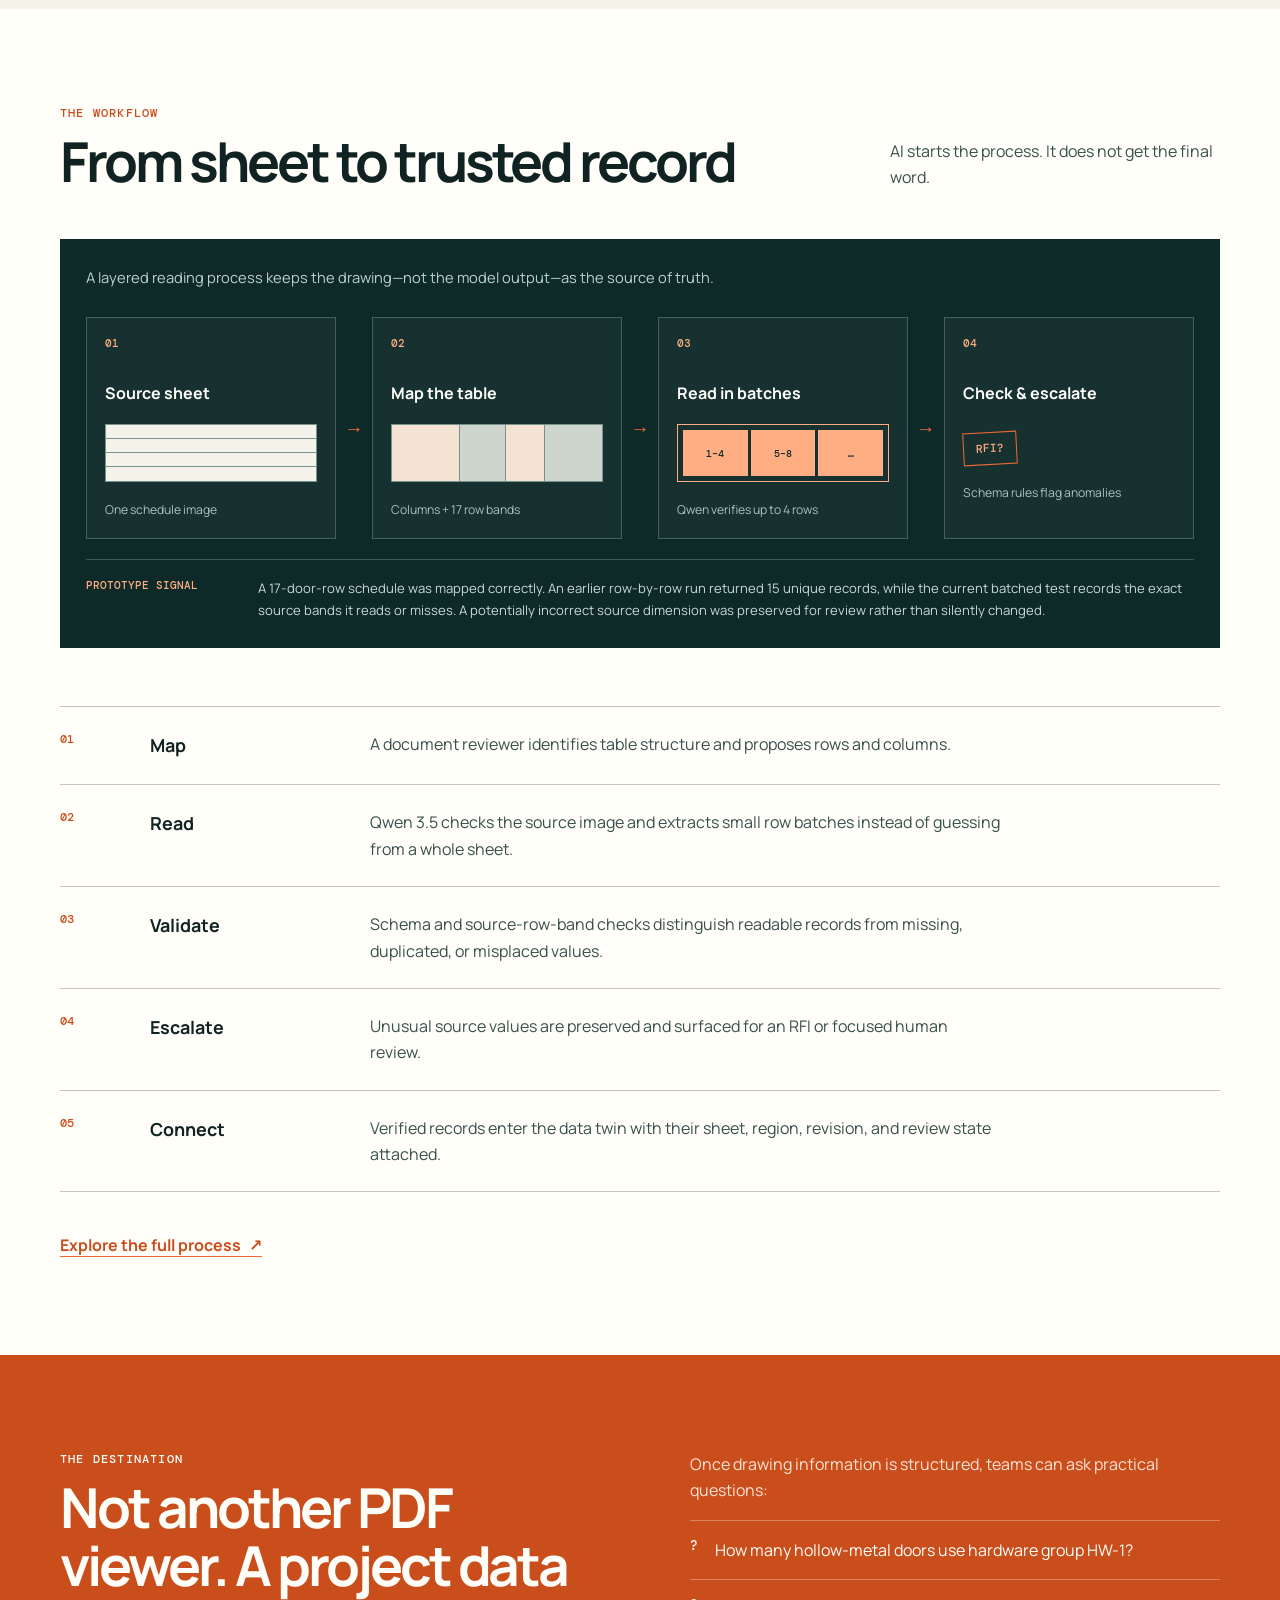
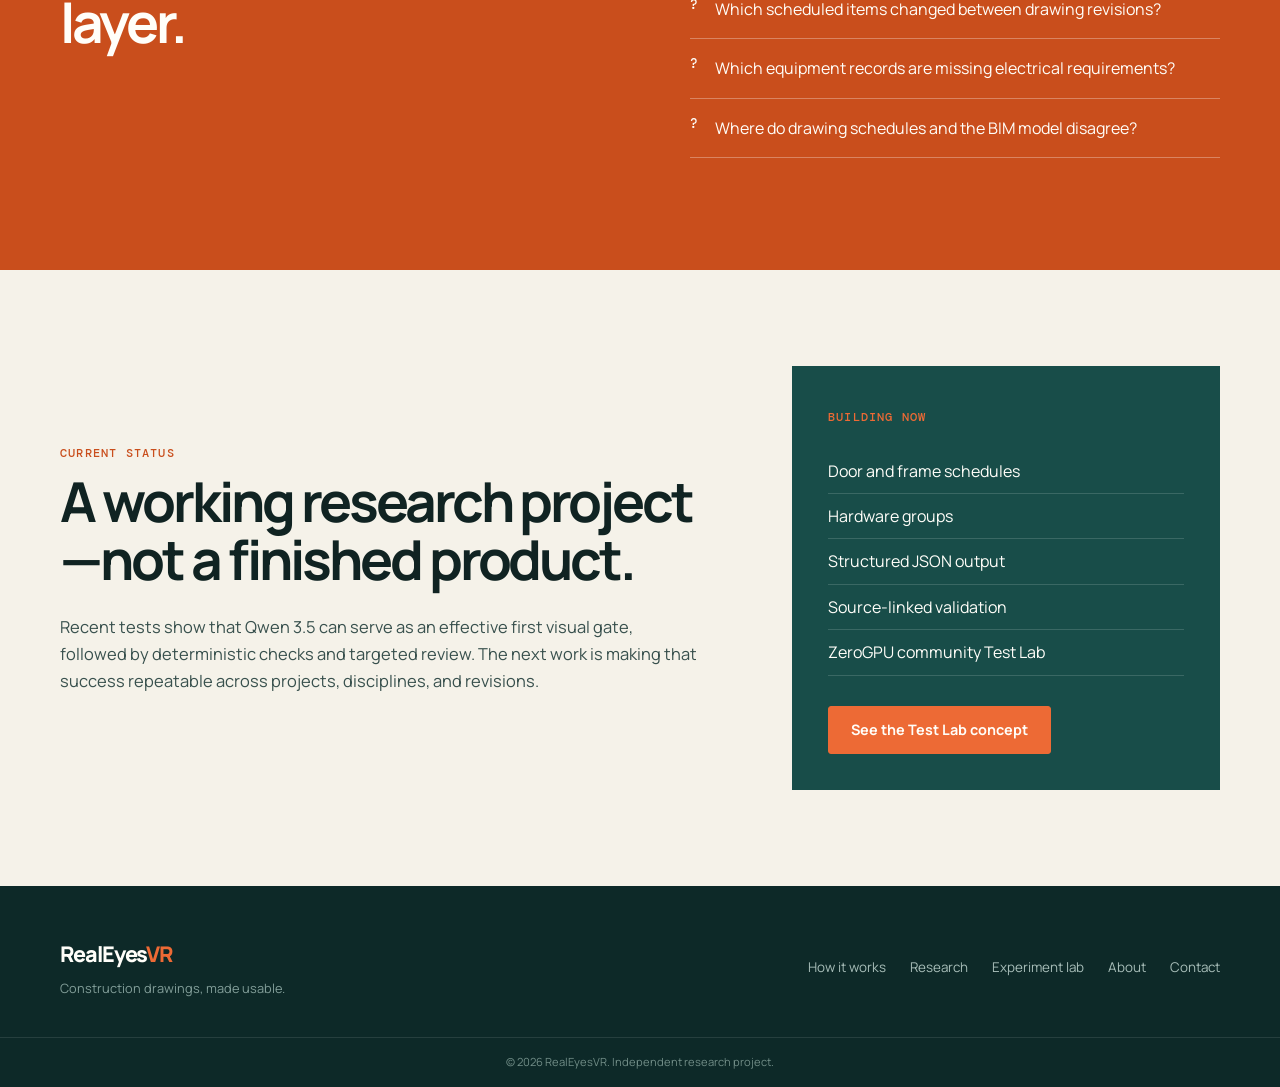
==== commit 81817be7: "claude" ====
--- a/realeyesvr/website/index.html
+++ b/realeyesvr/website/index.html
@@ -93,12 +93,25 @@
           </div>
           <p>AI starts the process. It does not get the final word.</p>
         </div>
+        <figure class="evidence-flow" aria-labelledby="evidence-flow-title">
+          <figcaption id="evidence-flow-title">A layered reading process keeps the drawing—not the model output—as the source of truth.</figcaption>
+          <div class="evidence-flow-track">
+            <article class="flow-stage source-stage"><span class="flow-index">01</span><h3>Source sheet</h3><div class="micro-schedule"><i></i><i></i><i></i><i></i></div><p>One schedule image</p></article>
+            <span class="flow-arrow" aria-hidden="true">→</span>
+            <article class="flow-stage map-stage"><span class="flow-index">02</span><h3>Map the table</h3><div class="column-map"><i></i><i></i><i></i><i></i></div><p>Columns + 17 row bands</p></article>
+            <span class="flow-arrow" aria-hidden="true">→</span>
+            <article class="flow-stage extract-stage"><span class="flow-index">03</span><h3>Read in batches</h3><div class="row-batches"><i>1–4</i><i>5–8</i><i>…</i></div><p>Qwen verifies up to 4 rows</p></article>
+            <span class="flow-arrow" aria-hidden="true">→</span>
+            <article class="flow-stage check-stage"><span class="flow-index">04</span><h3>Check &amp; escalate</h3><div class="rfi-flag">RFI?</div><p>Schema rules flag anomalies</p></article>
+          </div>
+          <div class="evidence-flow-note"><span>Prototype signal</span><p>A 17-door-row schedule was mapped correctly. An earlier row-by-row run returned 15 unique records, while the current batched test records the exact source bands it reads or misses. A potentially incorrect source dimension was preserved for review rather than silently changed.</p></div>
+        </figure>
         <ol class="pipeline">
-          <li><span>01</span><div><h3>Read</h3><p>Qwen 3.5 examines the drawing and identifies useful schedules and fields.</p></div></li>
-          <li><span>02</span><div><h3>Structure</h3><p>Results are converted into a consistent schema with normalized names and units.</p></div></li>
-          <li><span>03</span><div><h3>Check</h3><p>Rules catch missing values, impossible results, duplicates, and broken references.</p></div></li>
-          <li><span>04</span><div><h3>Review</h3><p>Ambiguous records receive a second AI review or a focused human check.</p></div></li>
-          <li><span>05</span><div><h3>Connect</h3><p>Verified records enter the data twin with their sheet, region, and revision attached.</p></div></li>
+          <li><span>01</span><div><h3>Map</h3><p>A document reviewer identifies table structure and proposes rows and columns.</p></div></li>
+          <li><span>02</span><div><h3>Read</h3><p>Qwen 3.5 checks the source image and extracts small row batches instead of guessing from a whole sheet.</p></div></li>
+          <li><span>03</span><div><h3>Validate</h3><p>Schema and source-row-band checks distinguish readable records from missing, duplicated, or misplaced values.</p></div></li>
+          <li><span>04</span><div><h3>Escalate</h3><p>Unusual source values are preserved and surfaced for an RFI or focused human review.</p></div></li>
+          <li><span>05</span><div><h3>Connect</h3><p>Verified records enter the data twin with their sheet, region, revision, and review state attached.</p></div></li>
         </ol>
         <a href="services.html" class="text-link">Explore the full process <span>↗</span></a>
       </div>
--- a/realeyesvr/website/css/style.css
+++ b/realeyesvr/website/css/style.css
@@ -173,6 +173,29 @@
 .text-link { border-bottom: 1px solid var(--orange); color: var(--orange-dark); font-weight: 700; }
 .text-link span { padding-left: 5px; }
 
+.evidence-flow { margin: 0 0 58px; padding: 26px; color: var(--white); background: var(--navy); }
+.evidence-flow figcaption { max-width: 670px; margin-bottom: 28px; color: #bdd0cc; font-size: .92rem; }
+.evidence-flow-track { display: grid; grid-template-columns: 1fr auto 1fr auto 1fr auto 1fr; gap: 12px; align-items: stretch; }
+.flow-stage { min-height: 210px; padding: 18px; border: 1px solid rgba(207,225,220,.25); background: rgba(255,255,255,.04); }
+.flow-index { display: block; margin-bottom: 30px; color: #ffad82; font: 500 .68rem "DM Mono", monospace; }
+.flow-stage h3 { margin-bottom: 18px; font-size: 1rem; }
+.flow-stage p { margin: 18px 0 0; color: #aac3be; font-size: .76rem; }
+.flow-arrow { align-self: center; color: var(--orange); font: 500 1.2rem "DM Mono", monospace; }
+.micro-schedule, .column-map, .row-batches { height: 58px; border: 1px solid #76938d; background: #f5f2e9; }
+.micro-schedule { display: grid; grid-template-rows: repeat(4,1fr); }
+.micro-schedule i { border-bottom: 1px solid #76938d; }
+.micro-schedule i:last-child { border: 0; }
+.column-map { display: grid; grid-template-columns: 1.2fr .8fr .7fr 1fr; }
+.column-map i { border-right: 1px solid #76938d; background: rgba(237,106,53,.12); }
+.column-map i:nth-child(2n) { background: rgba(24,77,73,.18); }
+.column-map i:last-child { border: 0; }
+.row-batches { display: grid; grid-template-columns: repeat(3,1fr); gap: 3px; padding: 5px; border-color: #ffad82; background: transparent; }
+.row-batches i { display: grid; place-items: center; color: var(--navy); background: #ffad82; font: 500 .65rem "DM Mono", monospace; font-style: normal; }
+.rfi-flag { display: inline-block; margin-top: 8px; padding: 8px 12px; color: #ffad82; border: 1px solid var(--orange); font: 500 .72rem "DM Mono", monospace; transform: rotate(-3deg); }
+.evidence-flow-note { display: grid; grid-template-columns: 150px 1fr; gap: 22px; margin-top: 20px; padding-top: 18px; border-top: 1px solid rgba(207,225,220,.25); }
+.evidence-flow-note span { color: #ffad82; font: 500 .68rem "DM Mono", monospace; text-transform: uppercase; }
+.evidence-flow-note p { margin: 0; color: #c7d9d5; font-size: .82rem; }
+
 .outcome-section { color: var(--white); background: var(--orange-dark); }
 .outcome-grid { display: grid; grid-template-columns: 1fr 1fr; gap: 100px; }
 .query-list > p { color: #ffe3d5; }
@@ -322,6 +345,8 @@
   .hero { grid-template-columns: 1fr; gap: 70px; padding-top: 80px; }
   .sheet-demo { width: min(560px,100%); }
   .contrast-grid, .principle-grid, .roadmap, .lab-flow { grid-template-columns: 1fr 1fr; }
+  .evidence-flow-track { grid-template-columns: 1fr 1fr; }
+  .flow-arrow { display: none; }
   .contrast-card:nth-child(2), .principle-grid article:nth-child(2), .roadmap article:nth-child(2) { border-right: 0; }
   .contrast-card, .principle-grid article, .roadmap article { border-bottom: 1px solid var(--line); }
   .lab-flow article:nth-child(2) { border-right: 0; }
@@ -357,6 +382,11 @@
   .sheet-demo { min-height: 380px; padding: 24px; }
   .data-card { right: -6px; bottom: -42px; width: 255px; }
   .contrast-grid, .principle-grid, .roadmap, .lab-flow { grid-template-columns: 1fr; }
+  .evidence-flow { padding: 20px; }
+  .evidence-flow-track { grid-template-columns: 1fr; }
+  .flow-stage { min-height: auto; }
+  .flow-index { margin-bottom: 18px; }
+  .evidence-flow-note { grid-template-columns: 1fr; gap: 8px; }
   .contrast-card, .principle-grid article, .roadmap article { min-height: auto; border-right: 0; }
   .lab-flow article { min-height: auto; border-right: 0; }
   .card-number, .roadmap span { margin-bottom: 34px; }
